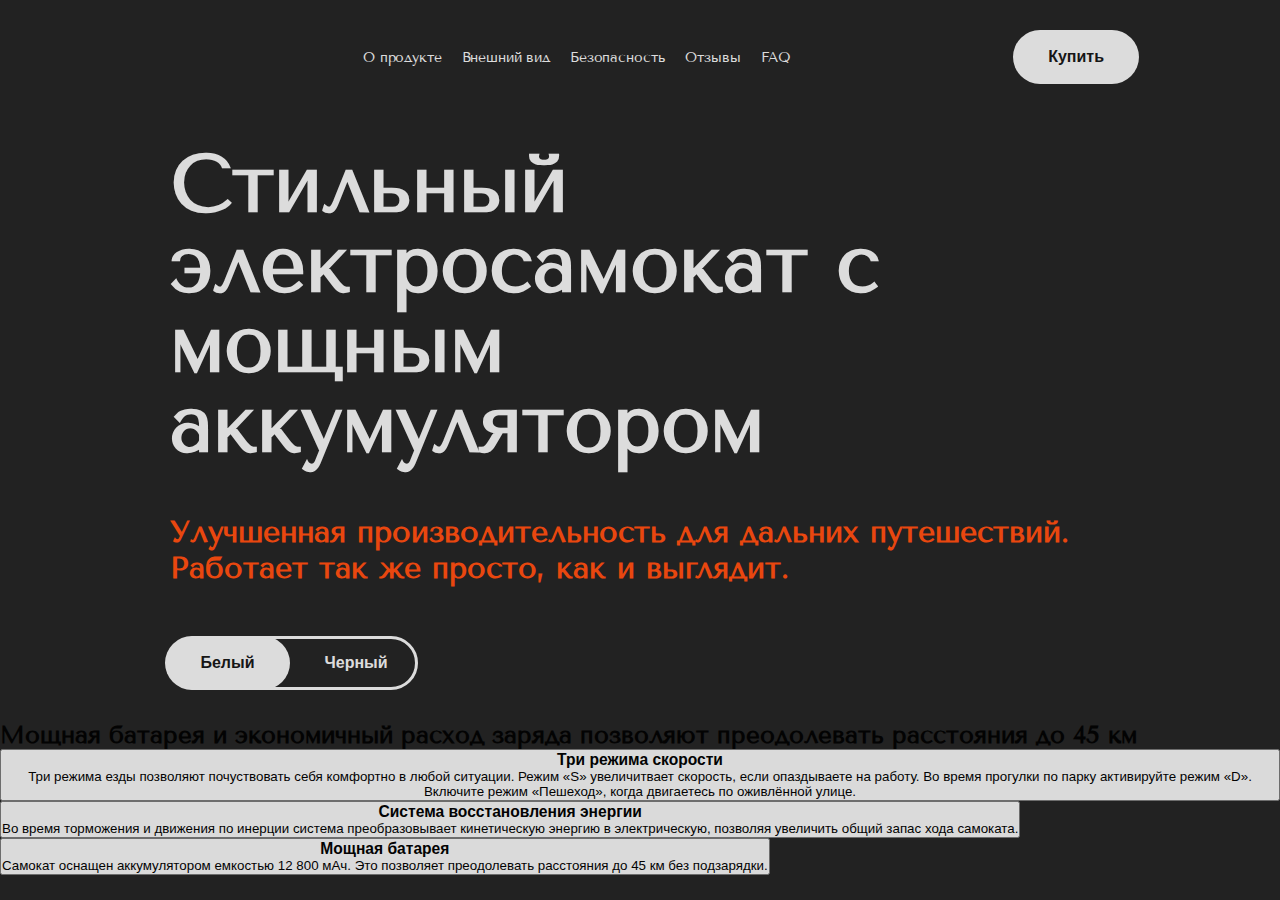
==== index.html @ 276c0b03 "Update index.html" ====
<!DOCTYPE html>
<html lang="en">
<head>
    <meta charset="UTF-8">
    <meta name="viewport" content="width=device-width, initial-scale=1.0">
    <link rel="shortcut icon" href="index-img/42558kickscooter_99005.ico" type="image/x-icon">
    <link rel="preconnect" href="https://fonts.googleapis.com">
<link rel="preconnect" href="https://fonts.gstatic.com" crossorigin>
<link href="https://fonts.googleapis.com/css2?family=Roboto:ital,wght@0,300;0,400;1,700&family=Tenor+Sans&display=swap" rel="stylesheet">
<link rel="stylesheet" href="index.css">
    <title>Mi Electro</title>
</head>
<body>
    
        <header>
            <div class="header__block-flex">
                <img src="index-img/Group 13.svg" alt="" class="logo">
    
                <div class="header__menu">
                    <div class="header__menu-flex">
                        <a href="" class="header__menu-link">О продукте</a>
                        <a href="" class="header__menu-link">Внешний вид</a>
                        <a href="" class="header__menu-link">Безопасность</a>
                        <a href="" class="header__menu-link">Отзывы</a>
                        <a href="" class="header__menu-link">FAQ</a>
                    </div>
                </div>
    
                <button class="header__btn">Купить</button>
            </div>
            <div class="background-elips"></div>
            <div class="background-elips-two"></div>
        </header>

        <section class="welcome">
            <div class="welcome__text-flex">
                <h1 class="welcome__h">Стильный электросамокат с мощным аккумулятором</h1>
                <p class="welcome__p">Улучшенная производительность для дальних путешествий. Работает так же просто, как и выглядит.</p>
                <div class="welcome__butons">
                    <button class="welcome__btn active-btn">Белый</button>
                    <button class="welcome__btn">Черный</button>
                </div>
            </div>
        </section>

    <section class="photo">
            <h2 class="photo__h">Мощная батарея и экономичный расход заряда позволяют преодолевать расстояния до 45 км</h2>
        <div class="photo__flex-buttons">
            <button class="photo__text ">
                <h3 class="photo__text-h">Три режима скорости</h3>
                <span class="line "></span>
                <p class="photo__text-p">Три режима езды позволяют почуствовать себя комфортно в любой ситуации. Режим «S» увеличитвает скорость, если опаздываете на работу. Во время прогулки по парку активируйте режим «D». Включите режим «Пешеход», когда двигаетесь по оживлённой улице.</p>

            </button>
            <button class="photo__text">
                <h3 class="photo__text-h">Система восстановления энергии</h3>
                <span class="line"></span>
                <p class="photo__text-p">Во время торможения и движения по инерции система преобразовывает кинетическую энергию в электрическую, позволяя увеличить общий запас хода самоката.</p>
            </button>
            <button class="photo__text">
                <h3 class="photo__text-h">Мощная батарея</h3>
                <span class="line"></span>
                <p class="photo__text-p">Самокат оснащен аккумулятором емкостью 12 800 мАч. Это позволяет преодолевать расстояния до 45 км без подзарядки.</p>
            </button>
        </div>
        <div class="photo__block">
            <img src="index-img/Rectangle 23.png" alt="" class="photo__one">
            <img src="index-img/Rectangle 23 (1).png" alt="" class="photo__two">
            <img src="index-img/Rectangle 23 (2).png" alt="" class="photo__three">
        </div>
        </section>
    
    <script src="index.js"></script>
</body>
</html>
---- index.css ----
* {
  margin: 0;
  padding: 0;
  box-sizing: border-box;
}
body {
  font-family: "Roboto", sans-serif;
  font-family: "Tenor Sans", sans-serif;
  background-color: #222;
  opacity: 0.9;
}
::-webkit-scrollbar {
  background-color: #222;
}
::-webkit-scrollbar-thumb {
  background-color: #a13913;
}

/*header start*/
header {
  width: 100%;
}
.background-elips {
  z-index: -10;
  background-image: url(index-img/Ellipse\ 29.svg);
  right: 0;
  top: 0;
  position: absolute;
  width: 755.464px;
  height: 863.82px;
  background-repeat: no-repeat;
}
.background-elips-two {
  z-index: -10;
  right: 0;
  top: 0;
  position: absolute;
  width: 859.464px;
  height: 863.82px;
  background-repeat: no-repeat;
  background-image: url(index-img/Ellipse\ 31.svg);
}
.header__block-flex {
  padding: 30px;
  display: flex;
  flex-direction: row;
  align-items: center;
  justify-content: space-around;
}

.header__menu-flex {
  display: flex;
  flex-direction: row;
  align-items: center;
  gap: 20px;
}
.header__menu-link {
  color: #f1f1f1;
  font-size: 14px;
  font-weight: 400;
  line-height: 150%;
  letter-spacing: -0.14px;
  text-decoration: none;
}
.header__menu-link:hover {
  color: #ff4c0d;
}
.header__btn {
  cursor: pointer;
  padding: 15px 35px;
  border-radius: 65px;
  background-color: #f1f1f1;
  border: none;
  display: flex;
  align-items: center;
  justify-content: center;
  color: #151515;
  font-size: 16px;
  font-weight: 700;
  line-height: 150%;
}
.header__btn:active {
  color: #c9c9c9;
}
/*header end*/

/*welcome start*/
.welcome {
  padding: 30px 170px;
  width: 100%;
}

.welcome__text-flex {
  display: flex;
  flex-direction: column;
  justify-content: center;
  gap: 50px;
}
.welcome__h {
  color: #f1f1f1;
  font-size: 80px;
  font-weight: 600;
  line-height: 100%;
}
.welcome__p {
  color: #ff4c0d;
  font-size: 30px;
  font-weight: 600;
  line-height: 120%;
}
.welcome__butons {
  width: 248px;
  height: 54px;
  border-radius: 108px;
  border: 3px solid var(--f-1-f-1-f-1, #f1f1f1);
  display: flex;
  flex-direction: row;
  align-items: center;
  justify-content: center;
}
.welcome__btn {
  cursor: pointer;
  display: flex;
  padding: 15px 35px;
  background-color: transparent;
  border: none;
  color: var(--f-1-f-1-f-1, #f1f1f1);
  font-size: 16px;
  font-weight: 700;
  line-height: 150%;
}
.active-btn {
  display: flex;
  padding: 15px 35px;
  border-radius: 65px;
  background: var(--f-1-f-1-f-1, #f1f1f1);
  color: var(--151515, #151515);
  font-size: 16px;
  font-weight: 700;
  line-height: 150%;
  border: none;
}
/*welcome end*/
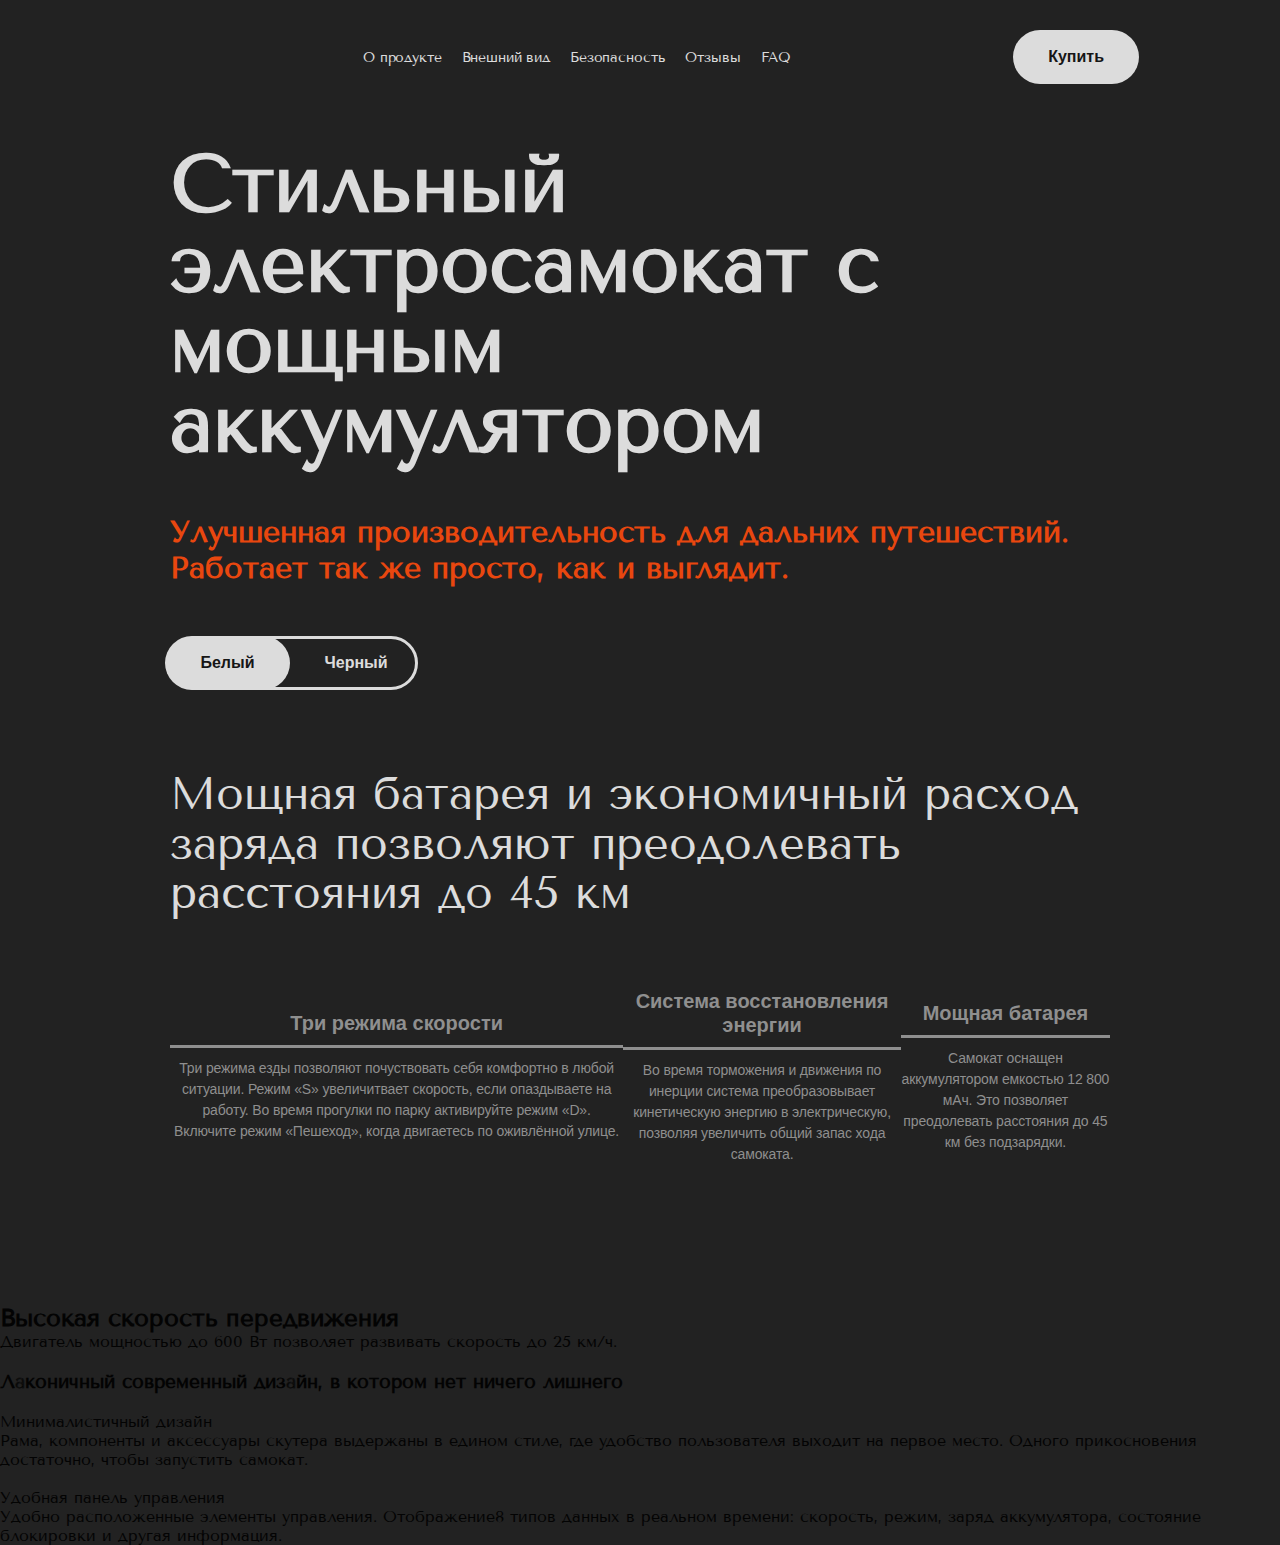
==== commit 0cb11a93: "Update index.html" ====
--- a/index.html
+++ b/index.html
@@ -69,6 +69,45 @@
             <img src="index-img/Rectangle 23 (2).png" alt="" class="photo__three">
         </div>
         </section>
+
+    <section class="background">
+            
+            <img src="index-img/Path.svg" alt="" class="path">
+            <div class="background__text">
+                <img src="index-img/Group 13.svg" alt="" class="logo">
+
+                <h2 class="background__h">Высокая скорость передвижения</h2>
+                <p class="background__p">Двигатель мощностью до 600 Вт позволяет развивать скорость до 25 км/ч.
+                </p>
+            </div>
+        </section>
+
+        <section class="design">
+            <img src="index-img/Ellipse 32.svg" alt="" class="elips-three">
+
+            <h3 class="design__h">Лаконичный современный дизайн, в котором нет ничего лишнего</h3>
+
+            <div class="design__block-flex">
+                <div class="design__block">
+                    <img src="index-img/Rectangle 89.png" alt="" class="design__img-block">
+                    <div class="design__text">
+                        <p class="design__par">Минималистичный дизайн</p>
+                        <p class="disign__p">Рама, компоненты и аксессуары скутера выдержаны в едином стиле, где удобство пользователя выходит на первое место.  Одного прикосновения достаточно, чтобы запустить самокат.
+                        </p>
+                    </div>
+                    
+                </div>
+                
+                <div class="design__block">
+                    <img src="index-img/image 198.png" alt="" class="design__img-block">
+                    <div class="design__text">
+                        <p class="design__par">Удобная панель управления</p>
+                        <p class="disign__p">Удобно расположенные элементы управления. Отображение8 типов данных в реальном времени: скорость, режим, заряд аккумулятора, состояние блокировки и другая информация.
+                        </p>
+                    </div>
+                </div>
+            </div>
+        </section>
     
     <script src="index.js"></script>
 </body>
--- a/index.css
+++ b/index.css
@@ -141,3 +141,77 @@
   border: none;
 }
 /*welcome end*/
+
+/*photo start*/
+.photo {
+  margin-top: 20px;
+  padding: 30px 170px;
+  display: flex;
+  flex-direction: column;
+  align-items: center;
+  gap: 40px;
+}
+.photo__h {
+  color: var(--f-1-f-1-f-1, #F1F1F1);
+font-size: 45px;
+font-weight: 500;
+line-height: 110%;
+
+}
+.photo__flex-buttons {
+  margin-top: 30px;
+  display: flex;
+  flex-direction: row;
+  align-items: center;
+  margin-bottom: 30px;
+}
+.photo__text {
+  cursor: pointer;
+display: flex;
+flex-direction: column;
+align-items: center;
+justify-content: center;
+gap: 10px;
+  background-color: transparent;
+border: none;
+}
+.photo__text-h {
+  color: var(--f-1-f-1-f-1, #9b9b9b);
+font-size: 20px;
+font-weight: 600;
+line-height: 120%;
+}
+.photo__text-active-h {
+  color: var(--f-1-f-1-f-1, #F1F1F1);
+
+}
+.line {
+  width: 100%;
+  background: var(--f-1-f-1-f-1, #9b9b9b);
+  height: 3px;
+align-self: stretch;
+}
+.photo__text-active-line {
+  background: var(--ff-4-c-0-d, #FF4C0D);
+}
+.photo__text-p {
+  color: var(--f-1-f-1-f-1, #9b9b9b);
+font-size: 14px;
+font-weight: 400;
+line-height: 150%;
+letter-spacing: -0.14px;
+}
+.photo__text-active-p {
+  color: var(--f-1-f-1-f-1, #F1F1F1);
+}
+.photo__block {
+  margin:  0px 20px;
+  display: flex;
+  align-items: center;
+  justify-content: center;
+}
+.photo__two, .photo__three {
+  display: none;
+}
+
+/*photo end*/
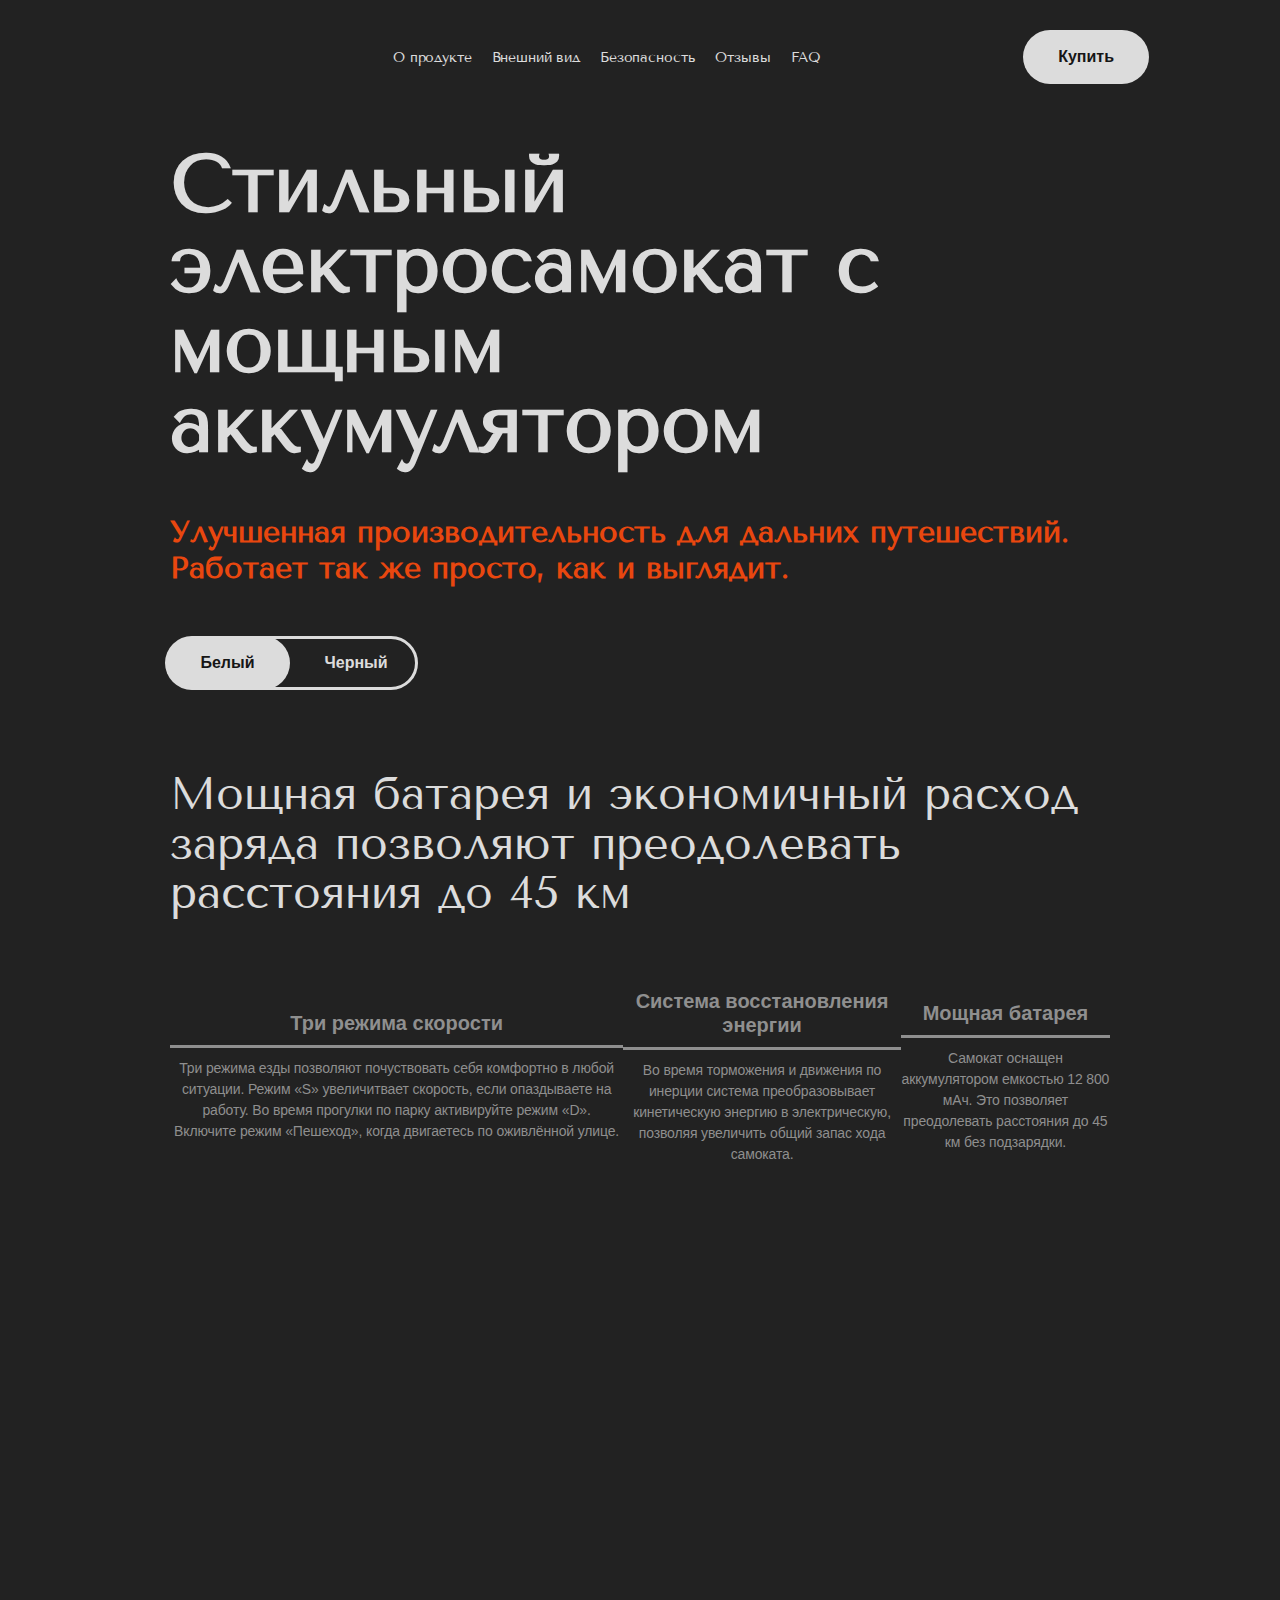
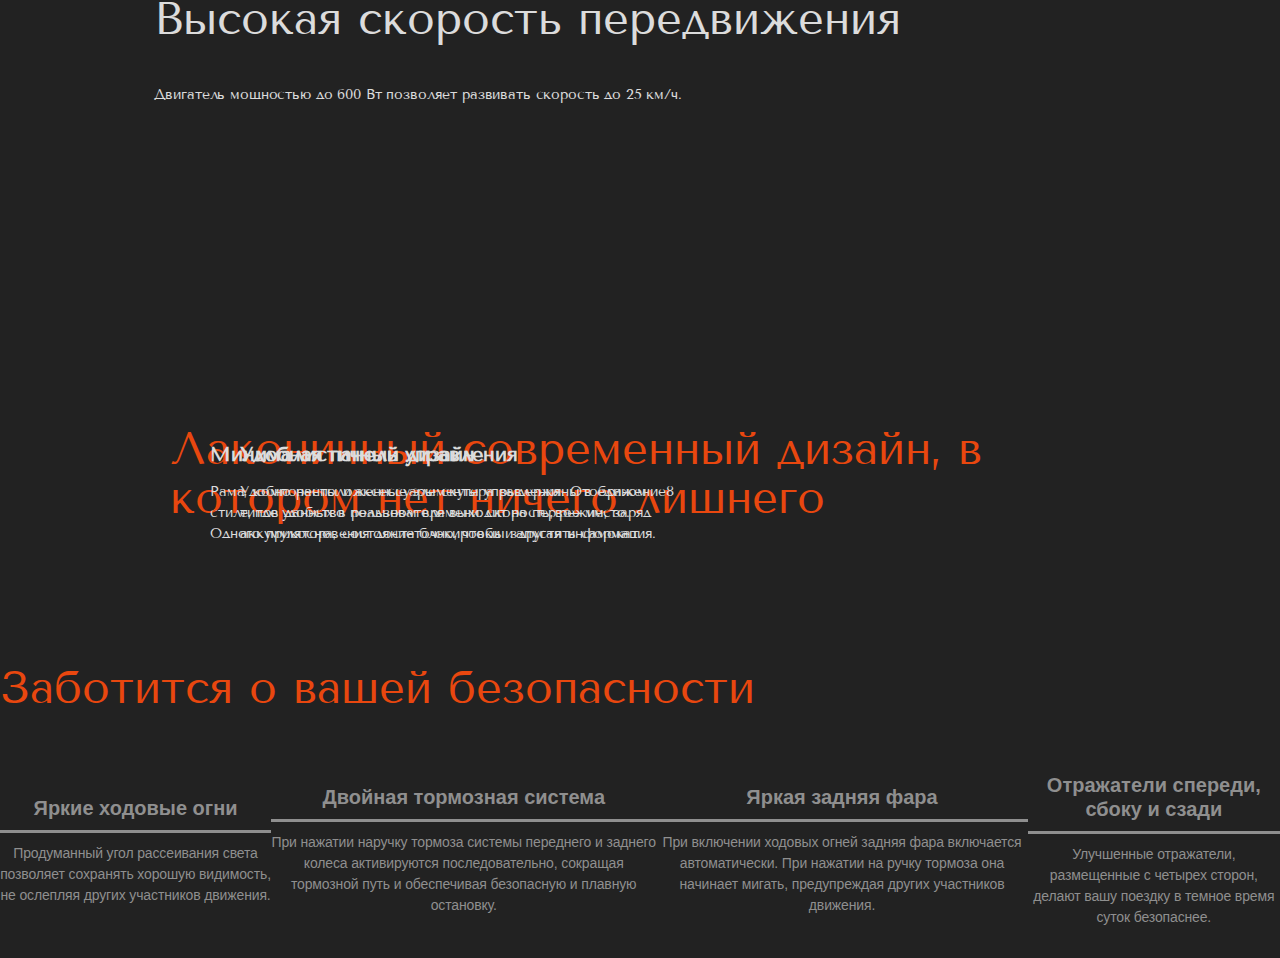
==== commit fae260cf: "Update index.html" ====
--- a/index.html
+++ b/index.html
@@ -108,6 +108,41 @@
                 </div>
             </div>
         </section>
+
+    <section class="safety">
+            <h3 class="design__h safety__h">Заботится о вашей безопасности</h3>
+
+            <div class="photo__flex-buttons">
+                <button class="photo__text ">
+                    <h3 class="photo__text-h">Яркие ходовые огни</h3>
+                    <span class="line "></span>
+                    <p class="photo__text-p">Продуманный угол рассеивания света позволяет сохранять хорошую видимость, не ослепляя других участников движения.</p>
+    
+                </button>
+                <button class="photo__text">
+                    <h3 class="photo__text-h">Двойная тормозная система</h3>
+                    <span class="line"></span>
+                    <p class="photo__text-p">При нажатии наручку тормоза системы переднего и заднего колеса активируются последовательно, сокращая тормозной путь и обеспечивая безопасную и плавную остановку.</p>
+                </button>
+                <button class="photo__text">
+                    <h3 class="photo__text-h">Яркая задняя фара</h3>
+                    <span class="line"></span>
+                    <p class="photo__text-p">При включении ходовых огней задняя фара включается автоматически. При нажатии на ручку тормоза она начинает мигать, предупреждая других участников движения.
+                    </p>
+                </button>
+                <button class="photo__text safety__text">
+                    <h3 class="photo__text-h">Отражатели спереди, сбоку и сзади</h3>
+                    <span class="line"></span>
+                    <p class="photo__text-p">Улучшенные отражатели, размещенные с четырех сторон, делают вашу поездку в темное время суток безопаснее.</p>
+                </button>
+            </div>
+            <div class="photo__block">
+                <img src="index-img/Rectangle 24.png" alt="" class="photo__one" style="display: none;">
+                <img src="index-img/Rectangle 24 (1).png" alt="" class="photo__two">
+                <img src="index-img/Rectangle 24 (2).png" alt="" class="photo__three">
+                <img src="index-img/Rectangle 24 (3).png" alt="" class="photo__four" style="display: none;">
+            </div>
+        </section>
     
     <script src="index.js"></script>
 </body>
--- a/index.css
+++ b/index.css
@@ -215,3 +215,110 @@
 }
 
 /*photo end*/
+
+
+/*background start*/
+.path {
+  right: 0;
+  margin-top: -341px;
+  z-index: -10;
+  position: absolute;
+}
+
+.background {
+  position: relative;
+  margin: 80px 0px;
+  width: 100%;
+  height: 600px;
+  background-size: cover;
+  background-image: url("/index-img/image\ 205.png");
+}
+.background__text {
+  top: 30%;
+  left: 12%;
+  position: absolute;
+  display: flex;
+  gap: 40px;
+  flex-direction: column;
+  align-items: flex-start;
+  justify-content: center;
+}
+.logo {
+  width: 60px;
+}
+.background__h {
+  margin-top: 30px;
+  color: var(--f-1-f-1-f-1, #f1f1f1);
+  font-size: 45px;
+  font-weight: 500;
+  line-height: 110%;
+}
+.background__p {
+  color: var(--f-1-f-1-f-1, #f1f1f1);
+  font-size: 14px;
+  font-weight: 400;
+  line-height: 150%;
+  letter-spacing: -0.14px;
+}
+/*background end*/
+
+/*design start*/
+.design {
+  margin: 80px 0px;
+  padding: 0px 170px;
+}
+.elips-three {
+  position: absolute;
+  margin-top: -80px;
+  right: 0;
+}
+.design__h {
+  color: var(--ff-4-c-0-d, #ff4c0d);
+  font-size: 45px;
+  font-weight: 500;
+  line-height: 110%;
+  margin-bottom: 60px;
+}
+.design__block-flex {
+  display: flex;
+  flex-direction: row;
+  gap: 30px;
+}
+.design__block {
+  position: relative;
+  display: flex;
+  justify-content: space-between;
+}
+.design__img-block {
+  position: relative;
+  border-radius: 15px;
+}
+.design__img-block-shadow {
+  position: absolute;
+  border-radius: 15px;
+  margin-bottom: -300px;
+}
+.design__text {
+  position: absolute;
+  left: 40px;
+  bottom: 40px;
+  display: flex;
+  width: 440px;
+  flex-direction: column;
+  align-items: flex-start;
+  gap: 15px;
+}
+.design__par {
+  color: var(--f-1-f-1-f-1, #f1f1f1);
+  font-size: 20px;
+  font-weight: 600;
+  line-height: 120%;
+}
+.disign__p {
+  color: var(--f-1-f-1-f-1, #f1f1f1);
+  font-size: 14px;
+  font-weight: 400;
+  line-height: 150%;
+  letter-spacing: -0.14px;
+}
+/*design end*/
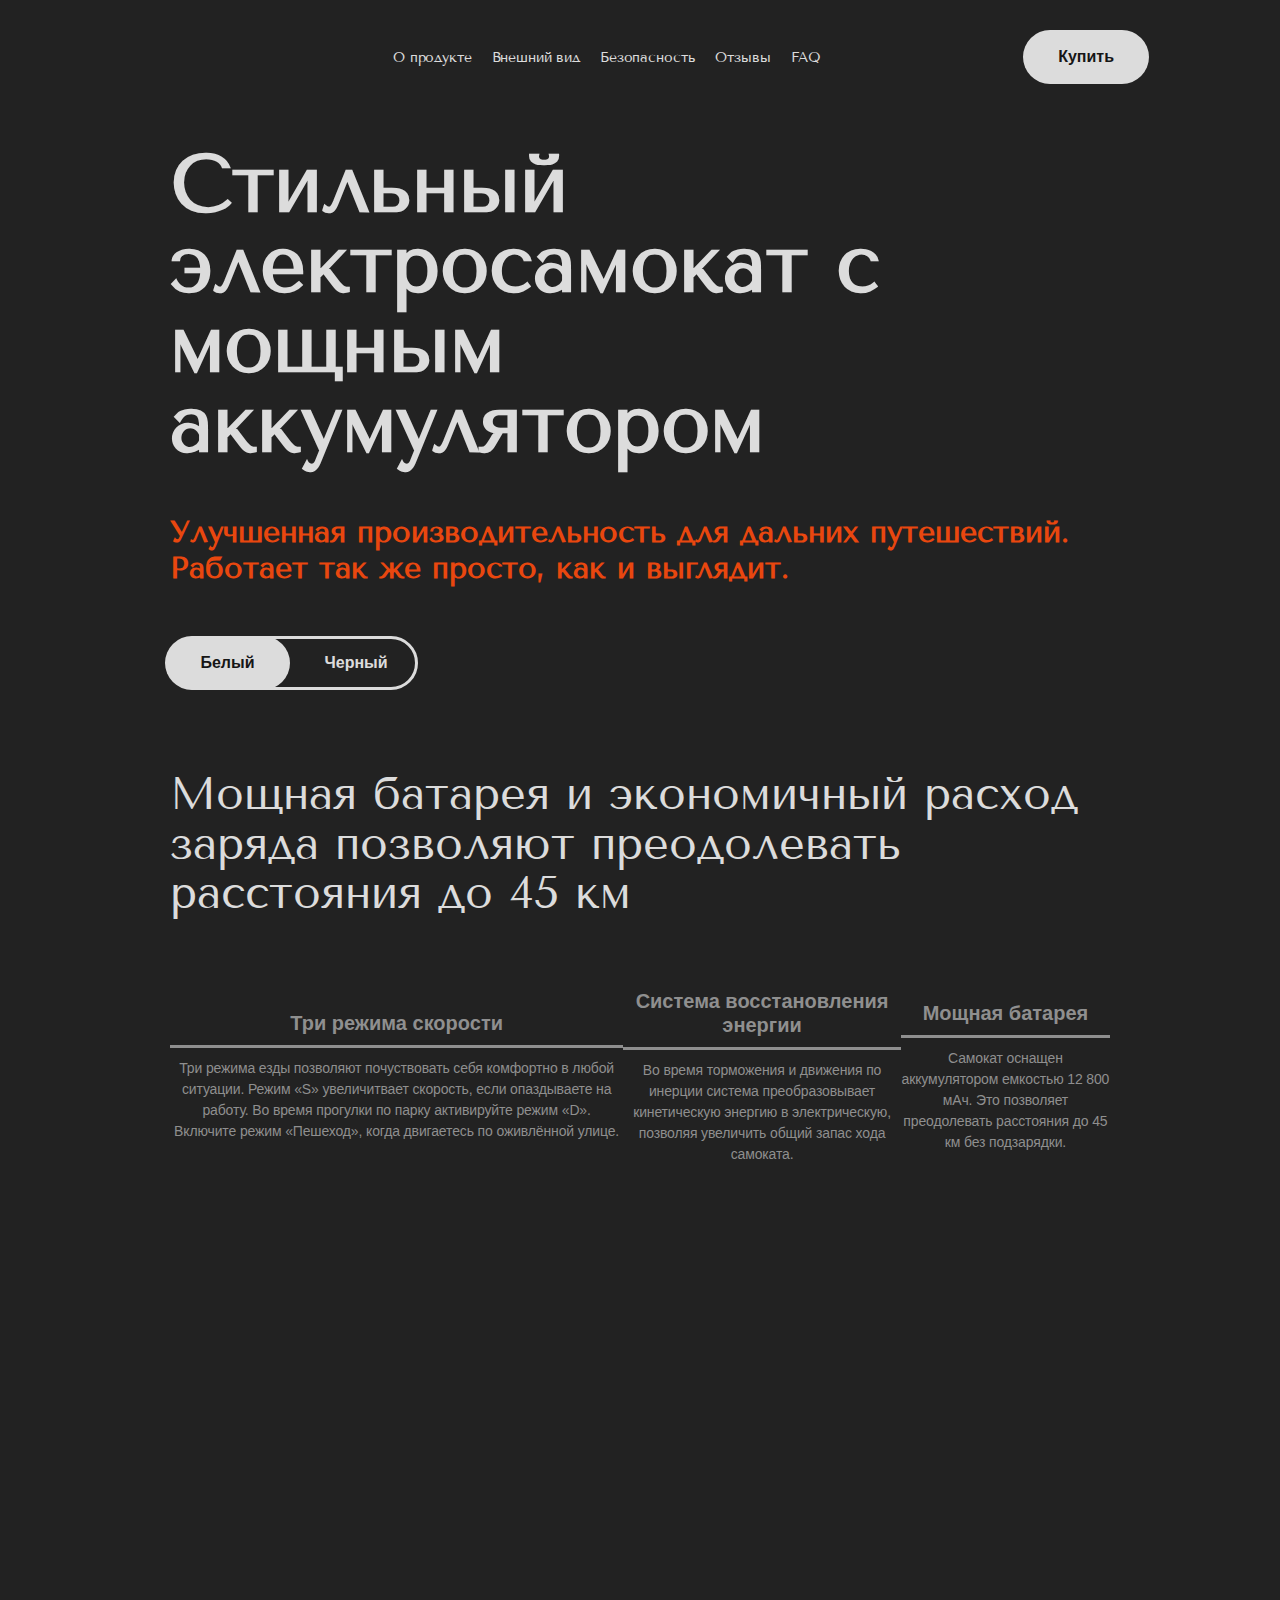
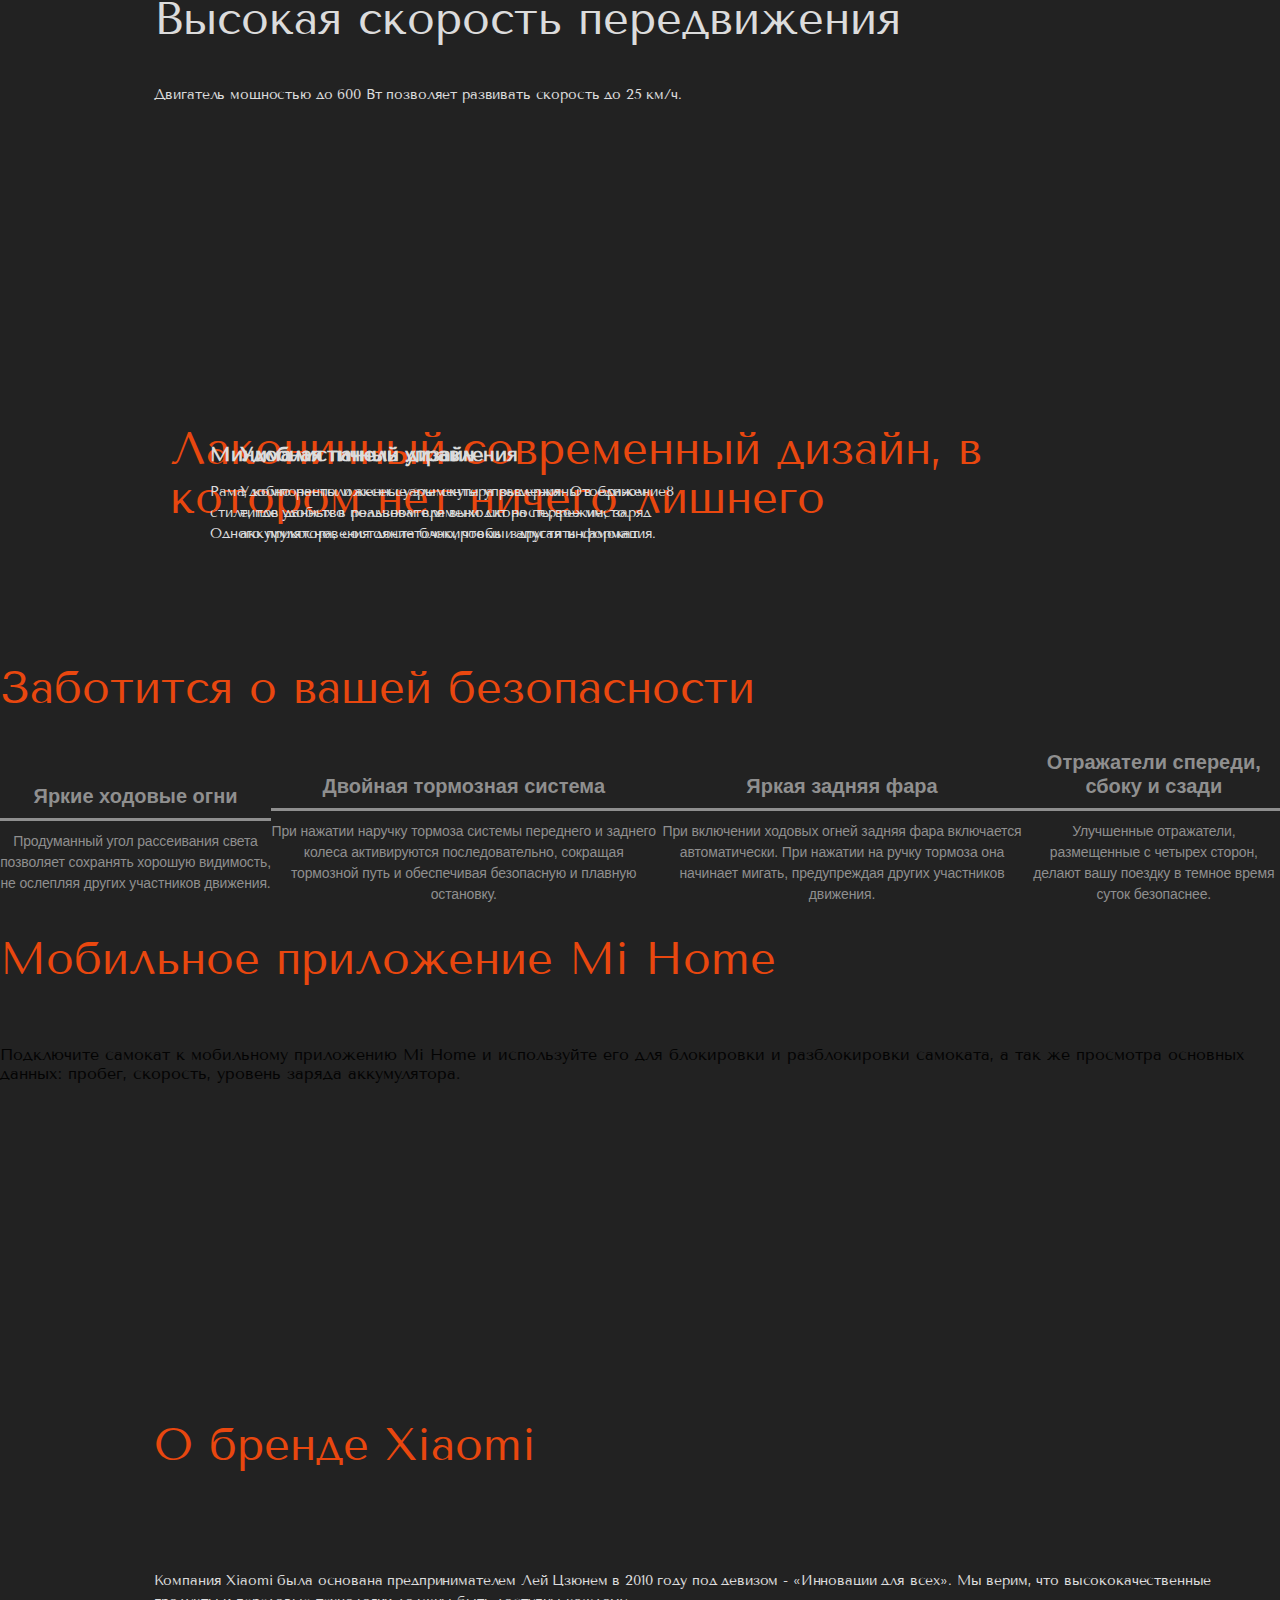
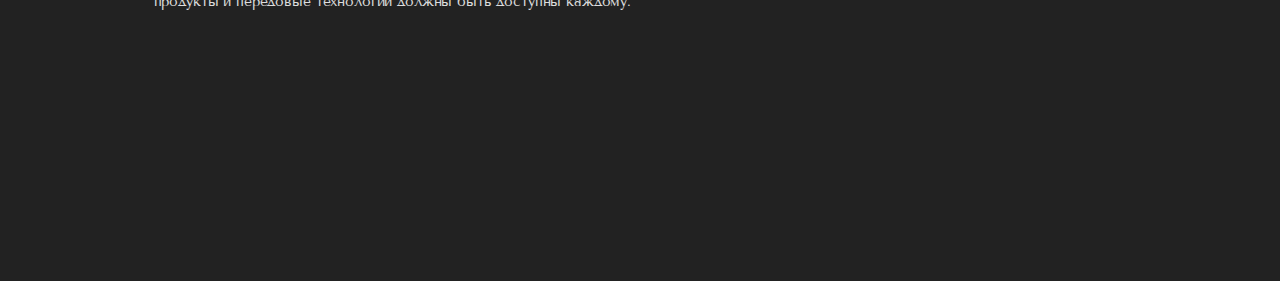
==== commit be6495cc: "Update index.html" ====
--- a/index.html
+++ b/index.html
@@ -143,6 +143,34 @@
                 <img src="index-img/Rectangle 24 (3).png" alt="" class="photo__four" style="display: none;">
             </div>
         </section>
+
+    <div class="element-safety__block">
+                <div class="element-block__text">
+                    <h3 class="design__h">Мобильное приложение Mi Home</h3>
+                    <p class="element-block__p">Подключите самокат к мобильному приложению Mi Home и используйте его для блокировки и разблокировки самоката, а так же просмотра основных данных: пробег, скорость, уровень заряда аккумулятора.</p>
+
+                    <div class="text__flex-block">
+                        <img src="index-img/Group.svg" alt="" class="logo-flex">
+                        <img src="index-img/Store Name=Google Play, Badge Color Type=Black, Language=EN.svg" alt="" class="logo-flex">
+                    </div>
+                </div>
+
+                <img src="index-img/7 копия 1.png" alt="" class="phone">
+            </div>
+        </section>
+
+        <section class="background background-brand">
+            
+            <div class="background__text">
+                <img src="index-img/Group22.svg" alt="" class="logo">
+
+                <h3 class="design__h">О бренде Xiaomi</h3>
+                <p class="background__p">Компания Xiaomi была основана предпринимателем Лей Цзюнем в 2010 году под девизом - «Инновации для всех».
+                    Мы верим, что высококачественные продукты и передовые технологии должны быть доступны каждому.
+                    
+                </p>
+            </div>
+        </section>
     
     <script src="index.js"></script>
 </body>
--- a/index.css
+++ b/index.css
@@ -322,3 +322,10 @@
   letter-spacing: -0.14px;
 }
 /*design end*/
+/*safety start*/
+
+.safety__text {
+  margin-top: -23px;
+}
+
+/*safety end*/
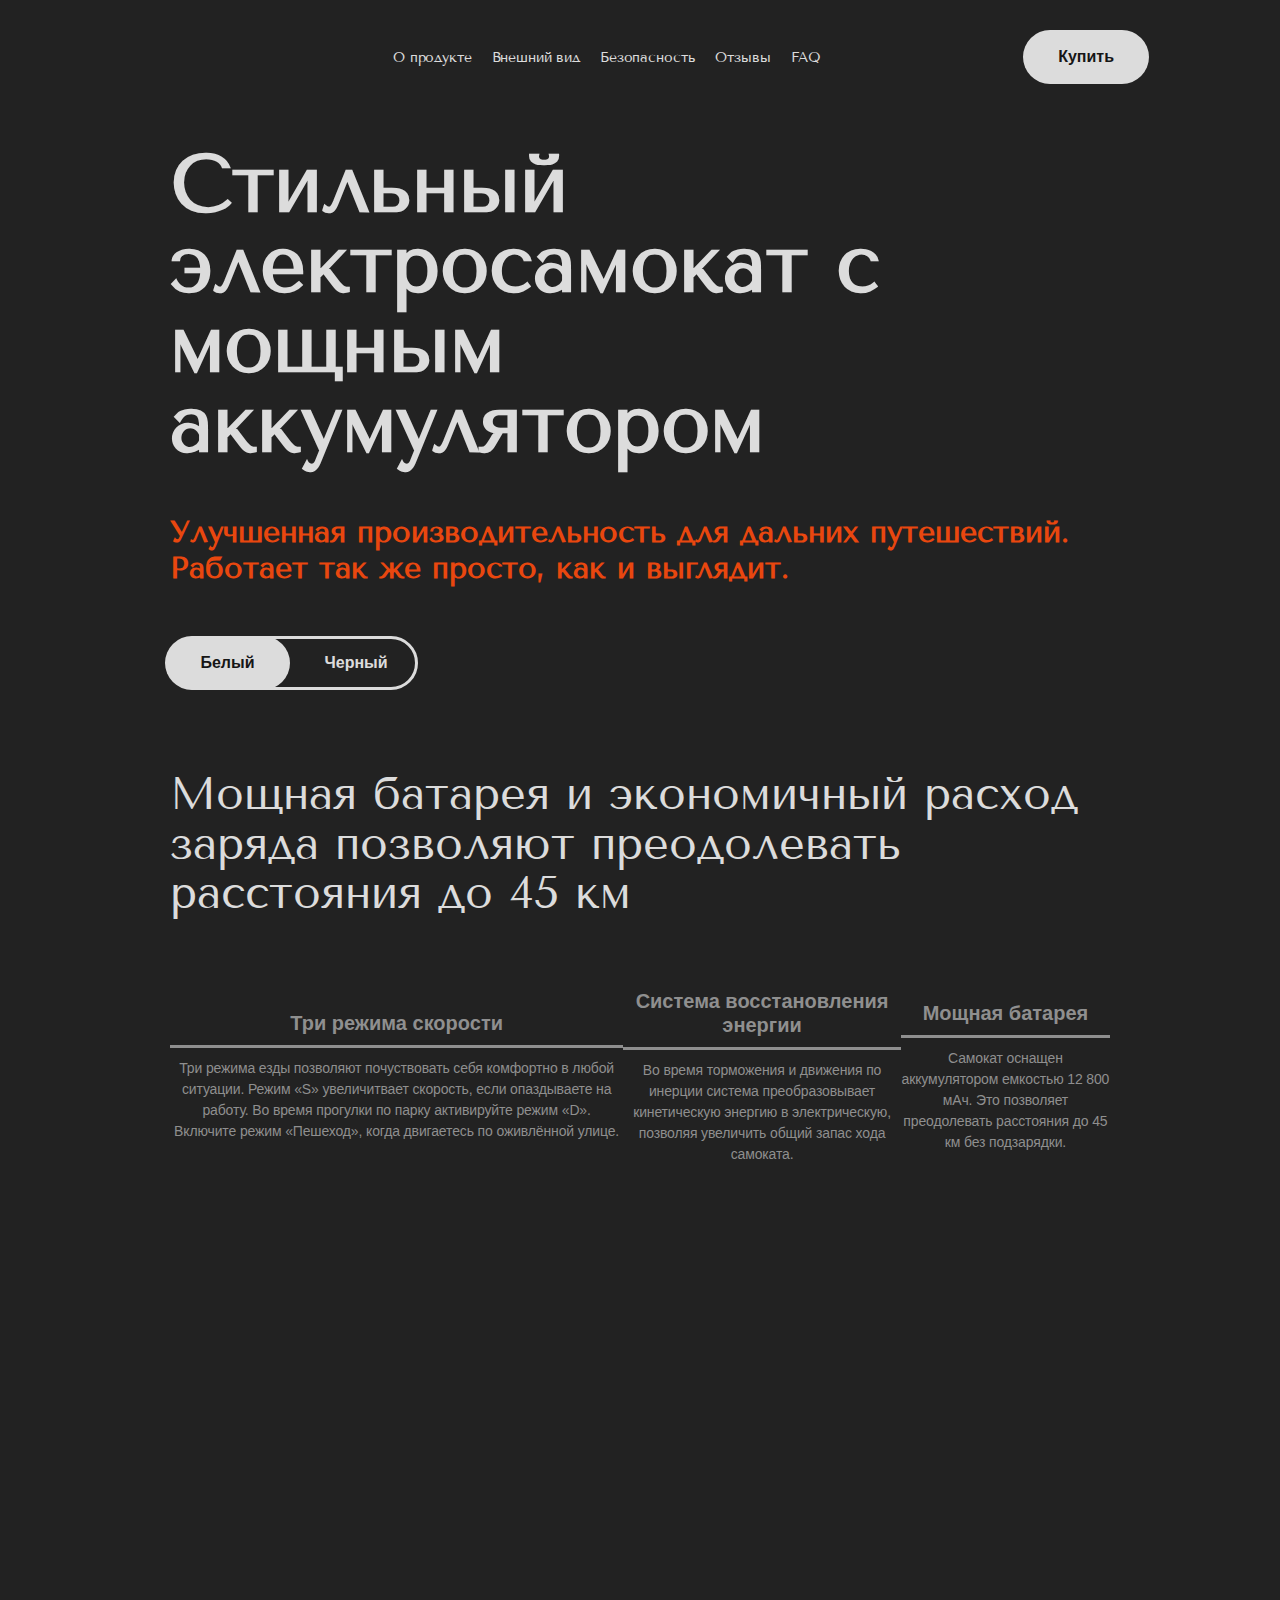
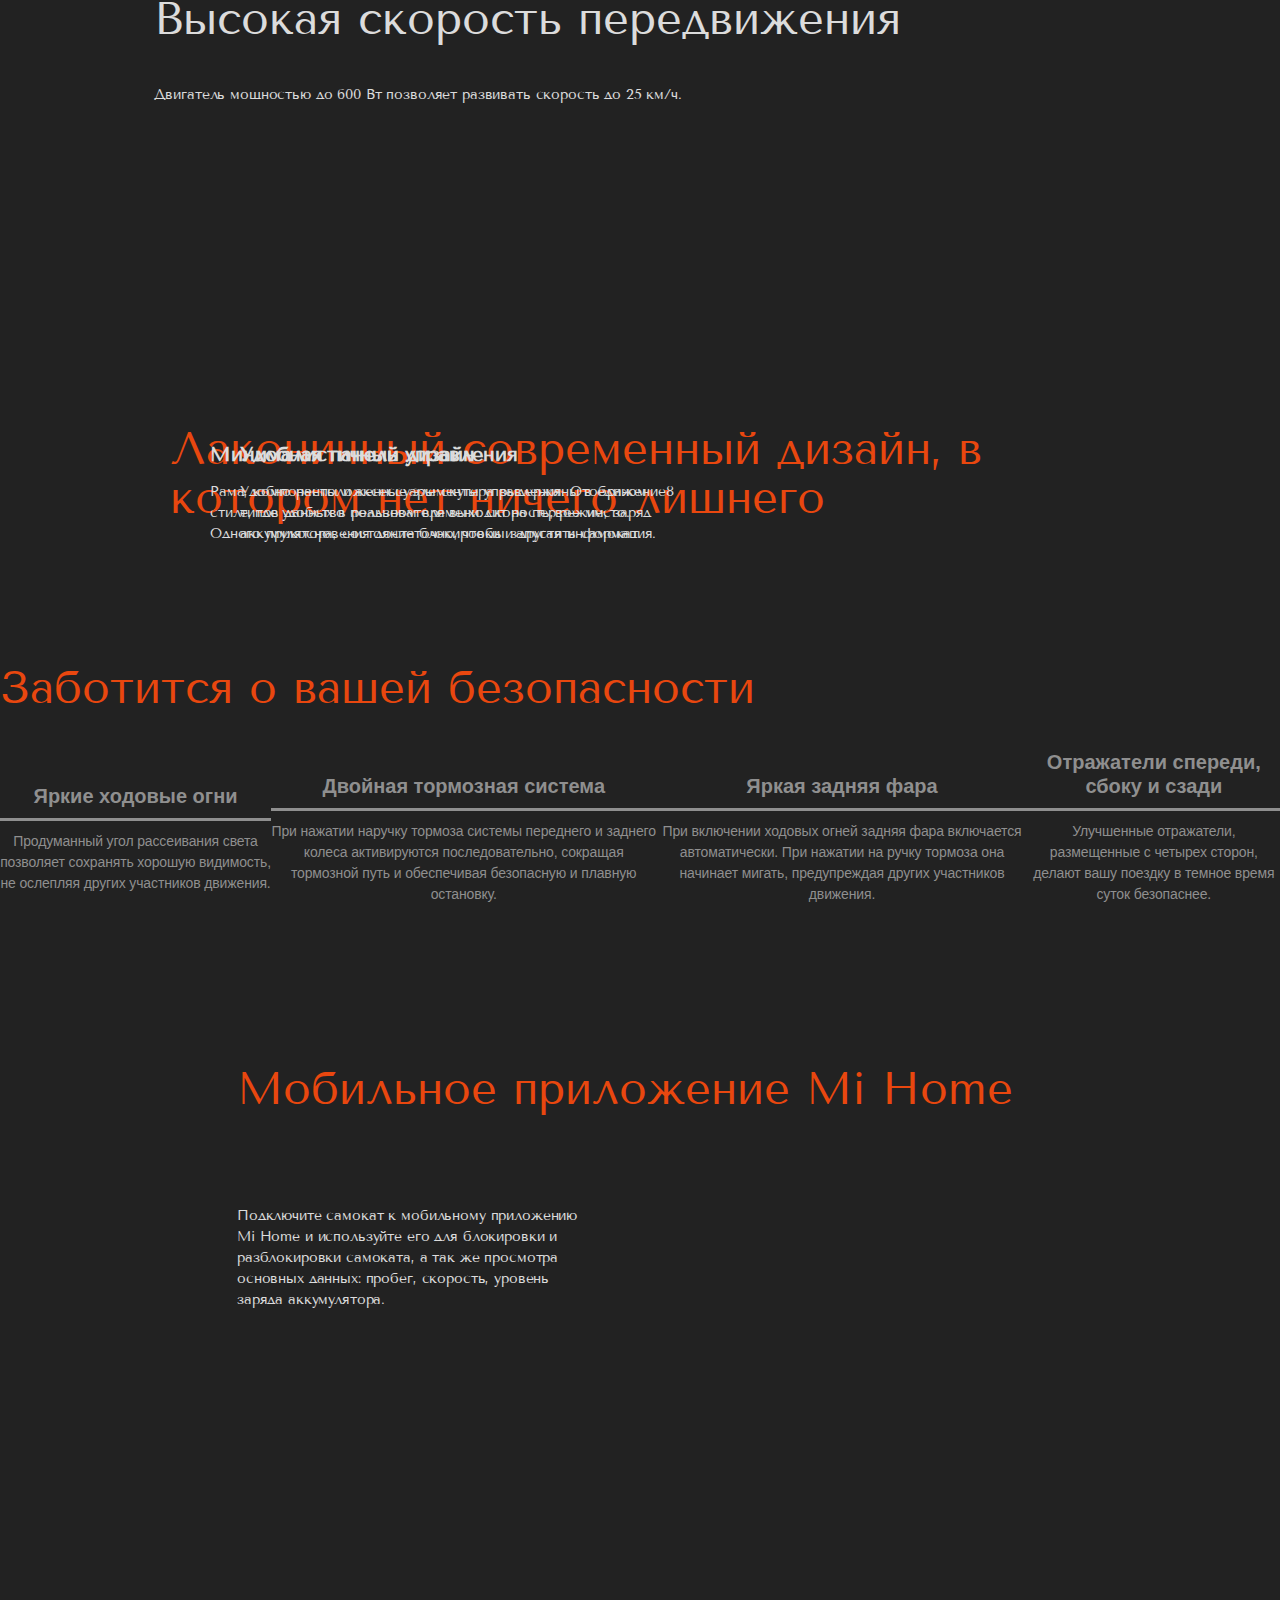
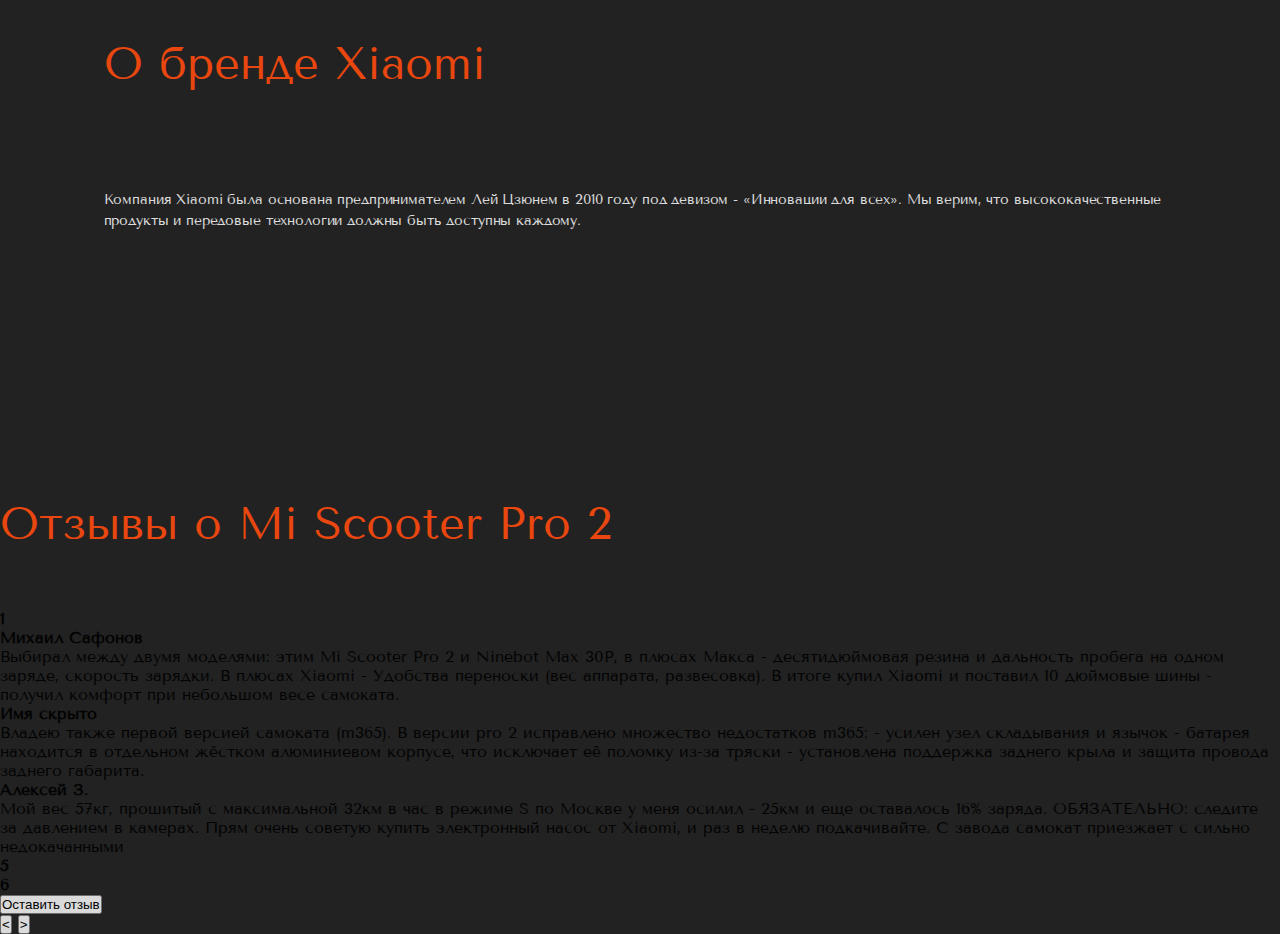
==== commit cea0d1d9: "Update index.html" ====
--- a/index.html
+++ b/index.html
@@ -171,6 +171,70 @@
                 </p>
             </div>
         </section>
+
+    <section class="reviews">
+            <h3 class="design__h reviews__h">Отзывы о Mi Scooter Pro 2</h3>
+
+            <div class="reviews__block-flex">
+                <div class="block__review">
+                    <h4 class="review__h">1</h4>
+                </div>
+
+                <div class="block__review">
+                    <h4 class="review__h">Михаил Сафонов</h4>
+                    <span class="line-small"></span>
+                    <p class="review__p">Выбирал между двумя моделями: этим Mi Scooter Pro 2 и Ninebot Max 30P, в плюсах Макса - десятидюймовая резина и дальность пробега на одном заряде, скорость зарядки. В плюсах Xiaomi - Удобства переноски (вес аппарата, развесовка).
+                        В итоге купил Xiaomi и поставил 10 дюймовые шины - получил комфорт при небольшом весе самоката.</p>
+                </div>
+
+                <div class="block__review">
+                    <h4 class="review__h">Имя скрыто</h4>
+                    <span class="line-small"></span>
+                    <p class="review__p">Владею также первой версией самоката (m365). В версии pro 2 исправлено множество недостатков m365:
+                        - усилен узел складывания и язычок
+                        - батарея находится в отдельном жёстком алюминиевом корпусе, что исключает её поломку из-за тряски
+                        - установлена поддержка заднего крыла и защита провода заднего габарита.</p>
+                </div>
+
+                <div class="block__review">
+                    <h4 class="review__h">Алексей З.</h4>
+                    <span class="line-small"></span>
+                    <p class="review__p">Мой вес 57кг, прошитый с максимальной 32км в час в режиме S по Москве у меня осилил - 25км и еще оставалось 16% заряда.
+                        ОБЯЗАТЕЛЬНО: следите за давлением в камерах. Прям очень советую купить электронный насос от Xiaomi, и раз в неделю подкачивайте. С завода самокат приезжает с сильно недокачанными</p>
+                </div>
+
+               <div class="block__review">
+                <h4 class="review__h">5</h4>
+                </div>
+
+                <div class="block__review">
+                    <h4 class="review__h">6</h4>
+                </div>
+            </div>
+
+            <div class="button-block-flex">
+                <button class="review__btn">Оставить отзыв</button>
+
+                <div class="element-modal-window" style="display: none;">
+                    <div class="block-modal-window">
+                        <div class="flex">
+                            <button class="klose">Закрыть</button>
+
+                            <h3 class="design__h">Оставте отзыв</h3>
+    
+                            <input class="input" type="text">
+    
+                            <button class="send">Отправить</button>
+                        </div>
+                    </div>
+                </div>
+
+                <div class="btn-block-flex">
+                    <button class="left"> < </button>
+                    <button class="right"> > </button>
+                </div>
+            </div>
+        </section>
     
     <script src="index.js"></script>
 </body>
--- a/index.css
+++ b/index.css
@@ -329,3 +329,42 @@
 }
 
 /*safety end*/
+.element-safety__block {
+  margin-top: 130px;
+  display: flex;
+  flex-direction: row;
+  align-items: center;
+  justify-content: center;
+  gap: 30px;
+}
+.element-block__text {
+  display: flex;
+  flex-direction: column;
+  align-items: start;
+  gap: 30px;
+}
+.design__h {
+  color: var(--ff-4-c-0-d, #ff4c0d);
+  font-size: 45px;
+  font-weight: 500;
+  line-height: 110%;
+}
+.element-block__p {
+  width: 358px;
+  color: var(--f-1-f-1-f-1, #f1f1f1);
+  font-size: 14px;
+  font-weight: 400;
+  line-height: 150%;
+  letter-spacing: -0.14px;
+}
+.text__flex-block {
+  display: flex;
+  flex-direction: row;
+  gap: 20px;
+}
+/*safety end*/
+
+.background-brand {
+  margin-left: -50px;
+  background-image: url("index-img/image\ 206.png");
+}
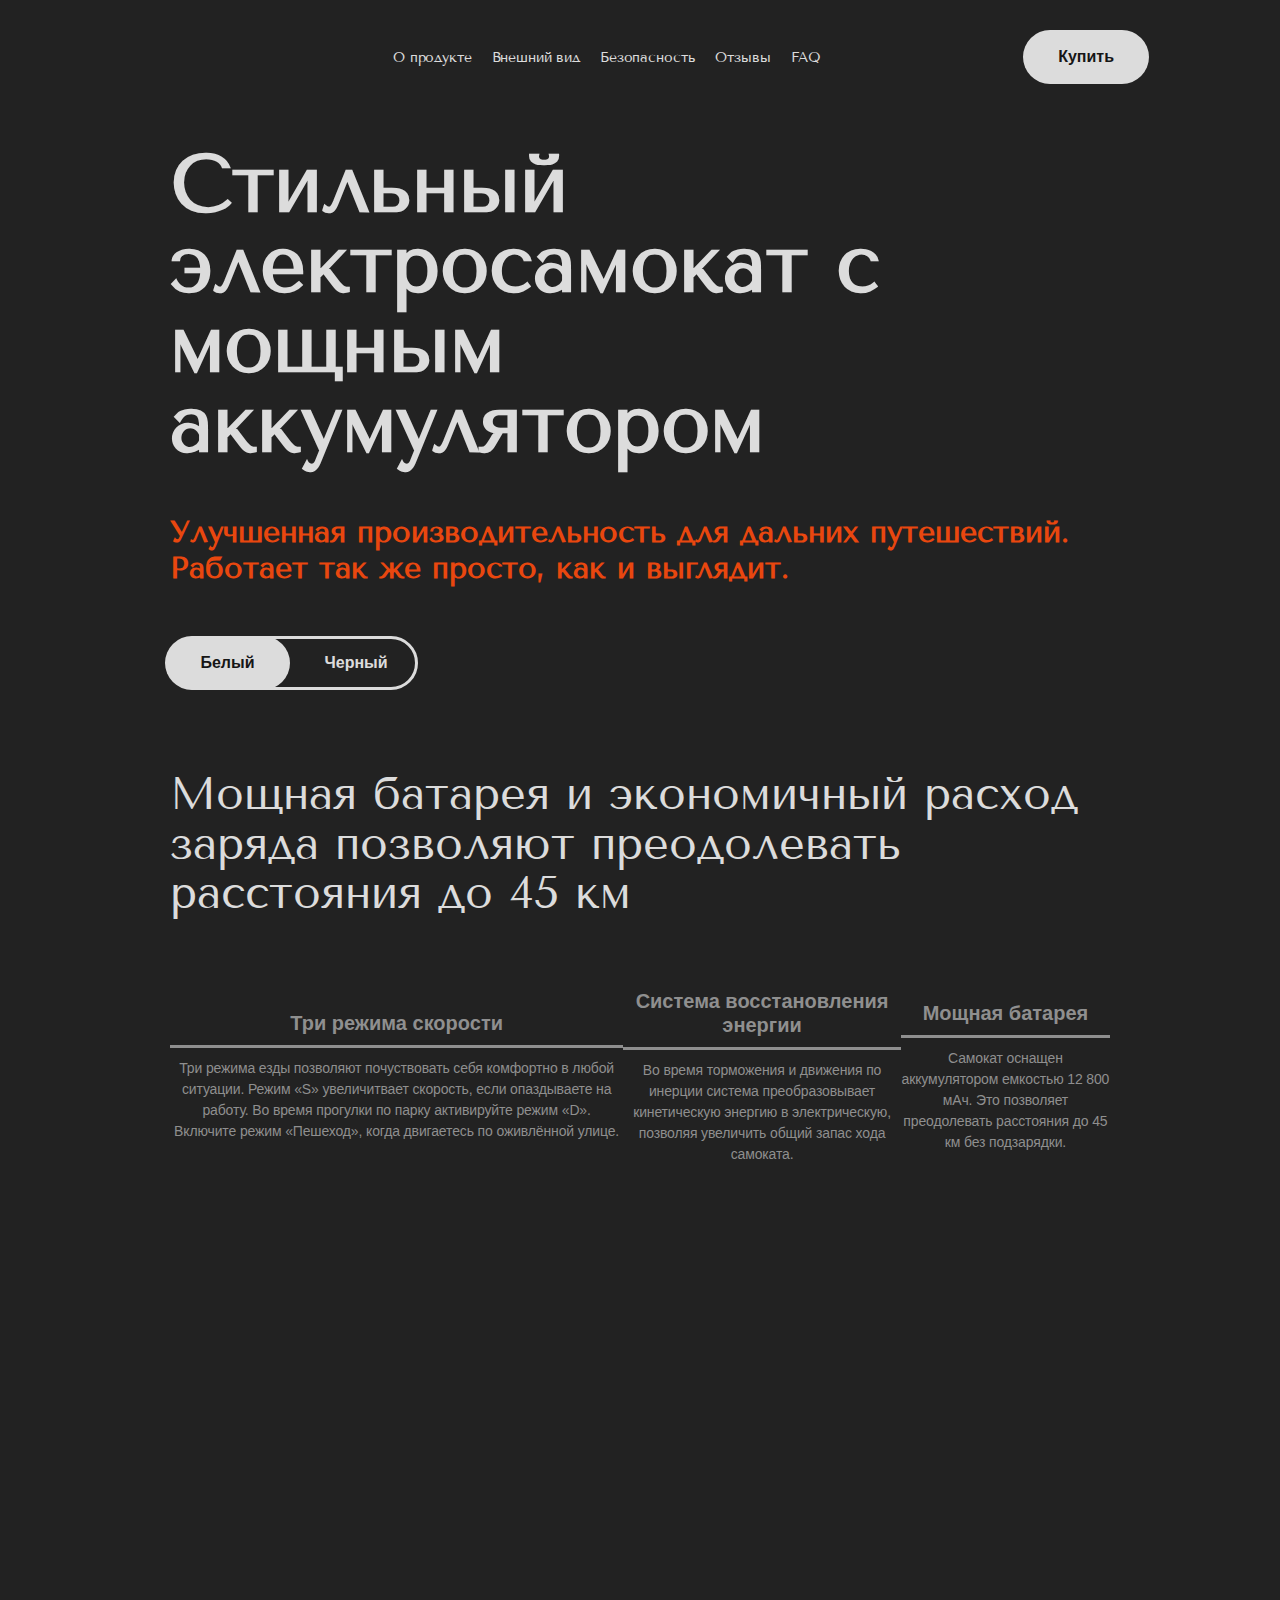
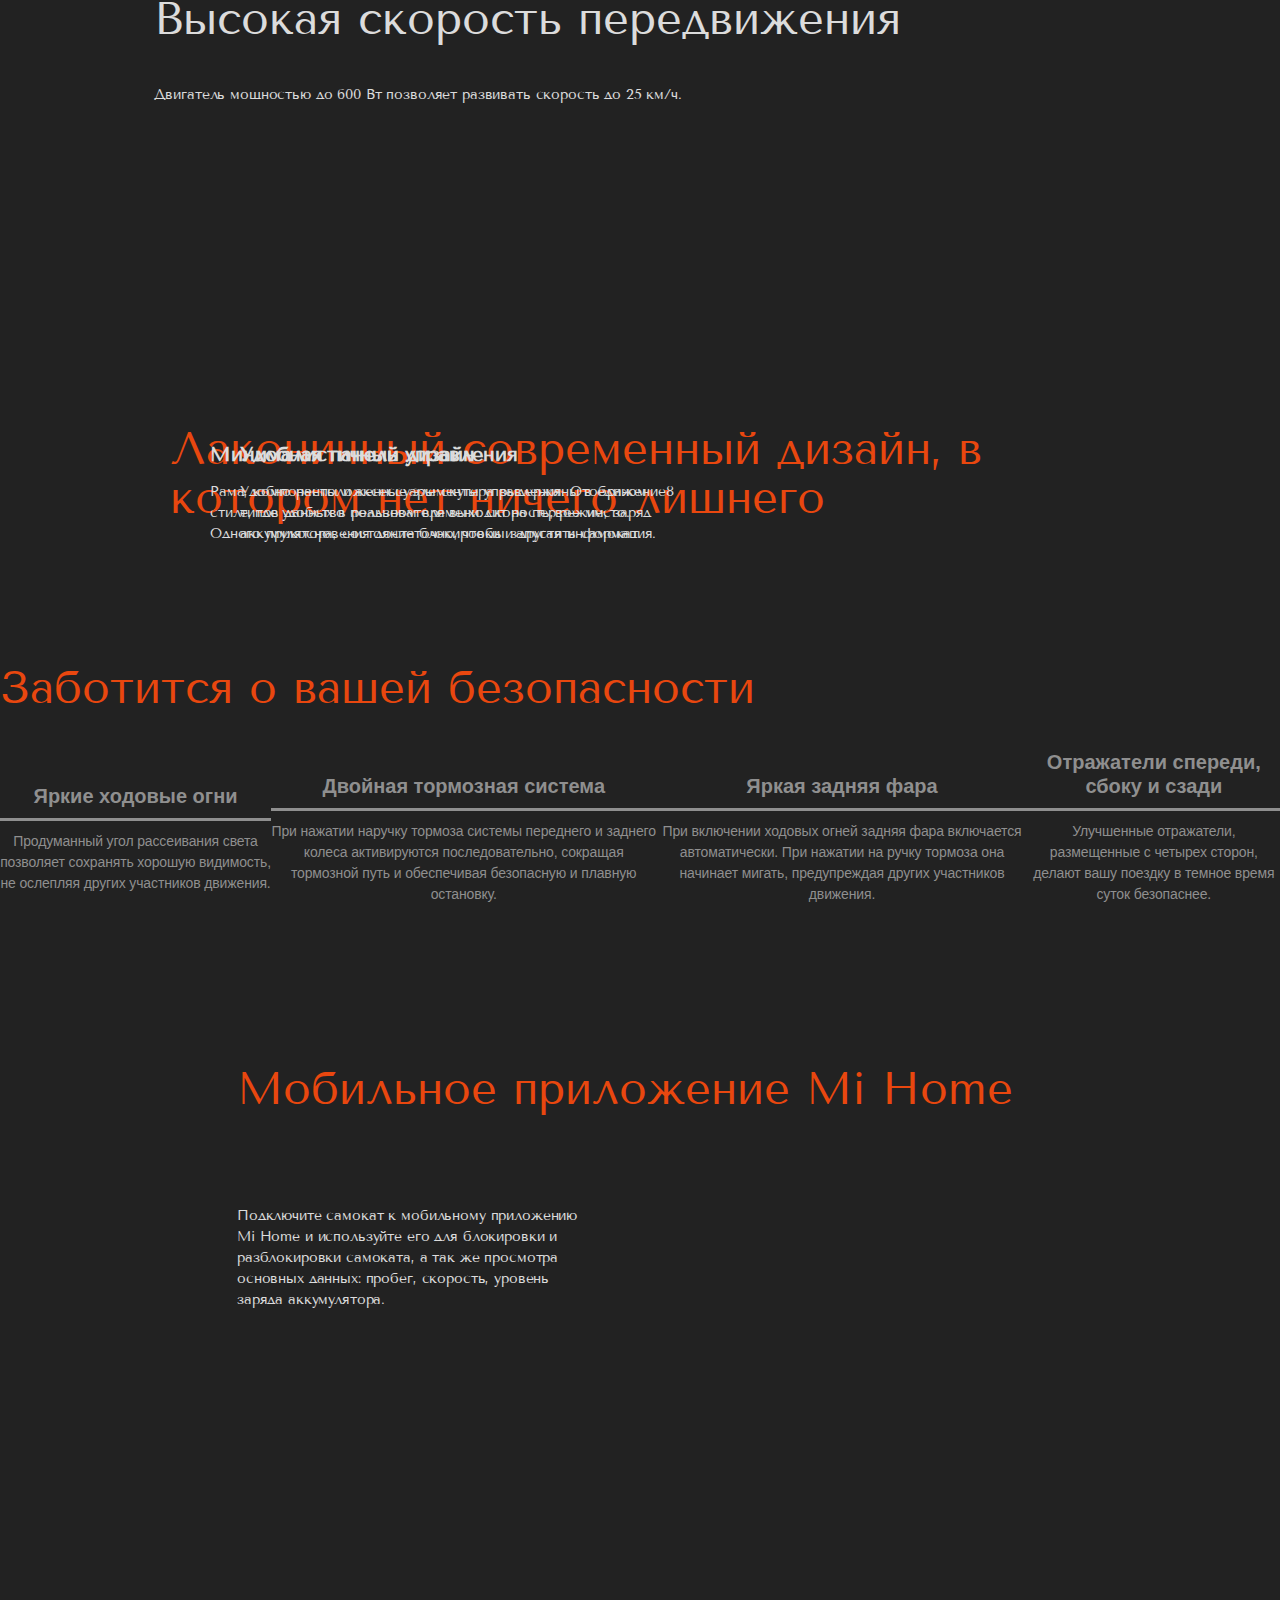
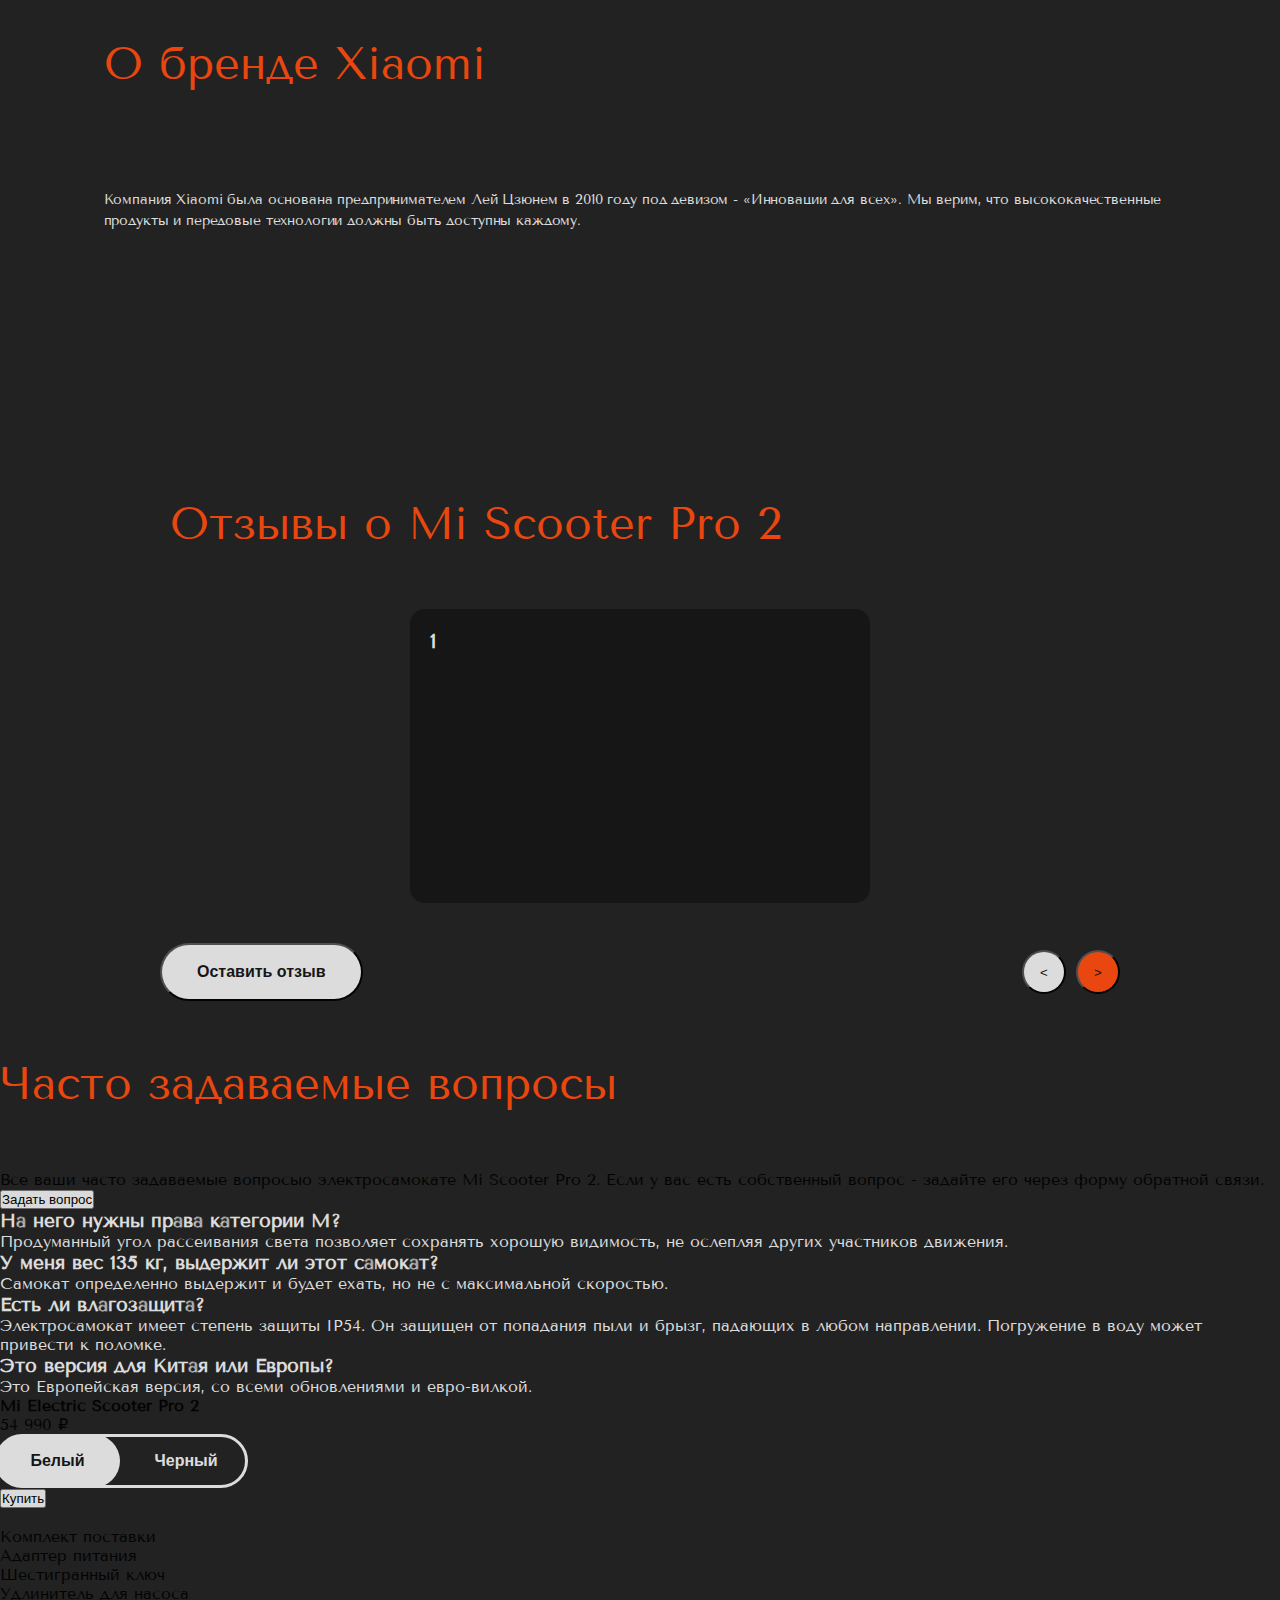
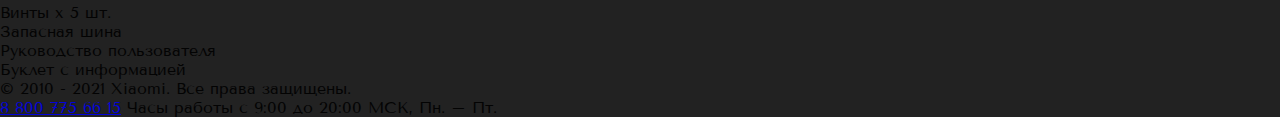
==== commit 32e535b1: "Update index.html" ====
--- a/index.html
+++ b/index.html
@@ -1,241 +1,430 @@
 <!DOCTYPE html>
 <html lang="en">
-<head>
-    <meta charset="UTF-8">
-    <meta name="viewport" content="width=device-width, initial-scale=1.0">
-    <link rel="shortcut icon" href="index-img/42558kickscooter_99005.ico" type="image/x-icon">
-    <link rel="preconnect" href="https://fonts.googleapis.com">
-<link rel="preconnect" href="https://fonts.gstatic.com" crossorigin>
-<link href="https://fonts.googleapis.com/css2?family=Roboto:ital,wght@0,300;0,400;1,700&family=Tenor+Sans&display=swap" rel="stylesheet">
-<link rel="stylesheet" href="index.css">
+  <head>
+    <meta charset="UTF-8" />
+    <meta name="viewport" content="width=device-width, initial-scale=1.0" />
+    <link
+      rel="shortcut icon"
+      href="index-img/42558kickscooter_99005.ico"
+      type="image/x-icon"
+    />
+    <link rel="preconnect" href="https://fonts.googleapis.com" />
+    <link rel="preconnect" href="https://fonts.gstatic.com" crossorigin />
+    <link
+      href="https://fonts.googleapis.com/css2?family=Roboto:ital,wght@0,300;0,400;1,700&family=Tenor+Sans&display=swap"
+      rel="stylesheet"
+    />
+    <link rel="stylesheet" href="index.css" />
     <title>Mi Electro</title>
-</head>
-<body>
-    
-        <header>
-            <div class="header__block-flex">
-                <img src="index-img/Group 13.svg" alt="" class="logo">
-    
-                <div class="header__menu">
-                    <div class="header__menu-flex">
-                        <a href="" class="header__menu-link">О продукте</a>
-                        <a href="" class="header__menu-link">Внешний вид</a>
-                        <a href="" class="header__menu-link">Безопасность</a>
-                        <a href="" class="header__menu-link">Отзывы</a>
-                        <a href="" class="header__menu-link">FAQ</a>
-                    </div>
-                </div>
-    
-                <button class="header__btn">Купить</button>
+  </head>
+  <body>
+    <header>
+      <div class="header__block-flex">
+        <img src="index-img/Group 13.svg" alt="" class="logo" />
+
+        <div class="header__menu">
+          <div class="header__menu-flex">
+            <a href="" class="header__menu-link">О продукте</a>
+            <a href="" class="header__menu-link">Внешний вид</a>
+            <a href="" class="header__menu-link">Безопасность</a>
+            <a href="" class="header__menu-link">Отзывы</a>
+            <a href="" class="header__menu-link">FAQ</a>
+          </div>
+        </div>
+
+        <button class="header__btn">Купить</button>
+      </div>
+      <div class="background-elips"></div>
+      <div class="background-elips-two"></div>
+    </header>
+
+    <section class="welcome">
+      <div class="welcome__text-flex">
+        <h1 class="welcome__h">
+          Стильный электросамокат с мощным аккумулятором
+        </h1>
+        <p class="welcome__p">
+          Улучшенная производительность для дальних путешествий. Работает так же
+          просто, как и выглядит.
+        </p>
+        <div class="welcome__butons">
+          <button class="welcome__btn active-btn">Белый</button>
+          <button class="welcome__btn">Черный</button>
+        </div>
+      </div>
+    </section>
+
+    <section class="photo">
+      <h2 class="photo__h">
+        Мощная батарея и экономичный расход заряда позволяют преодолевать
+        расстояния до 45 км
+      </h2>
+      <div class="photo__flex-buttons">
+        <button class="photo__text">
+          <h3 class="photo__text-h">Три режима скорости</h3>
+          <span class="line"></span>
+          <p class="photo__text-p">
+            Три режима езды позволяют почуствовать себя комфортно в любой
+            ситуации. Режим «S» увеличитвает скорость, если опаздываете на
+            работу. Во время прогулки по парку активируйте режим «D». Включите
+            режим «Пешеход», когда двигаетесь по оживлённой улице.
+          </p>
+        </button>
+        <button class="photo__text">
+          <h3 class="photo__text-h">Система восстановления энергии</h3>
+          <span class="line"></span>
+          <p class="photo__text-p">
+            Во время торможения и движения по инерции система преобразовывает
+            кинетическую энергию в электрическую, позволяя увеличить общий запас
+            хода самоката.
+          </p>
+        </button>
+        <button class="photo__text">
+          <h3 class="photo__text-h">Мощная батарея</h3>
+          <span class="line"></span>
+          <p class="photo__text-p">
+            Самокат оснащен аккумулятором емкостью 12 800 мАч. Это позволяет
+            преодолевать расстояния до 45 км без подзарядки.
+          </p>
+        </button>
+      </div>
+      <div class="photo__block">
+        <img src="index-img/Rectangle 23.png" alt="" class="photo__one" />
+        <img src="index-img/Rectangle 23 (1).png" alt="" class="photo__two" />
+        <img src="index-img/Rectangle 23 (2).png" alt="" class="photo__three" />
+      </div>
+    </section>
+
+    <section class="background">
+      <img src="index-img/Path.svg" alt="" class="path" />
+      <div class="background__text">
+        <img src="index-img/Group 13.svg" alt="" class="logo" />
+
+        <h2 class="background__h">Высокая скорость передвижения</h2>
+        <p class="background__p">
+          Двигатель мощностью до 600 Вт позволяет развивать скорость до 25 км/ч.
+        </p>
+      </div>
+    </section>
+
+    <section class="design">
+      <img src="index-img/Ellipse 32.svg" alt="" class="elips-three" />
+
+      <h3 class="design__h">
+        Лаконичный современный дизайн, в котором нет ничего лишнего
+      </h3>
+
+      <div class="design__block-flex">
+        <div class="design__block">
+          <img
+            src="index-img/Rectangle 89.png"
+            alt=""
+            class="design__img-block"
+          />
+          <div class="design__text">
+            <p class="design__par">Минималистичный дизайн</p>
+            <p class="disign__p">
+              Рама, компоненты и аксессуары скутера выдержаны в едином стиле,
+              где удобство пользователя выходит на первое место. Одного
+              прикосновения достаточно, чтобы запустить самокат.
+            </p>
+          </div>
+        </div>
+
+        <div class="design__block">
+          <img src="index-img/image 198.png" alt="" class="design__img-block" />
+          <div class="design__text">
+            <p class="design__par">Удобная панель управления</p>
+            <p class="disign__p">
+              Удобно расположенные элементы управления. Отображение8 типов
+              данных в реальном времени: скорость, режим, заряд аккумулятора,
+              состояние блокировки и другая информация.
+            </p>
+          </div>
+        </div>
+      </div>
+    </section>
+
+    <section class="safety">
+      <h3 class="design__h safety__h">Заботится о вашей безопасности</h3>
+
+      <div class="photo__flex-buttons">
+        <button class="photo__text">
+          <h3 class="photo__text-h">Яркие ходовые огни</h3>
+          <span class="line"></span>
+          <p class="photo__text-p">
+            Продуманный угол рассеивания света позволяет сохранять хорошую
+            видимость, не ослепляя других участников движения.
+          </p>
+        </button>
+        <button class="photo__text">
+          <h3 class="photo__text-h">Двойная тормозная система</h3>
+          <span class="line"></span>
+          <p class="photo__text-p">
+            При нажатии наручку тормоза системы переднего и заднего колеса
+            активируются последовательно, сокращая тормозной путь и обеспечивая
+            безопасную и плавную остановку.
+          </p>
+        </button>
+        <button class="photo__text">
+          <h3 class="photo__text-h">Яркая задняя фара</h3>
+          <span class="line"></span>
+          <p class="photo__text-p">
+            При включении ходовых огней задняя фара включается автоматически.
+            При нажатии на ручку тормоза она начинает мигать, предупреждая
+            других участников движения.
+          </p>
+        </button>
+        <button class="photo__text safety__text">
+          <h3 class="photo__text-h">Отражатели спереди, сбоку и сзади</h3>
+          <span class="line"></span>
+          <p class="photo__text-p">
+            Улучшенные отражатели, размещенные с четырех сторон, делают вашу
+            поездку в темное время суток безопаснее.
+          </p>
+        </button>
+      </div>
+      <div class="photo__block">
+        <img
+          src="index-img/Rectangle 24.png"
+          alt=""
+          class="photo__one"
+          style="display: none"
+        />
+        <img src="index-img/Rectangle 24 (1).png" alt="" class="photo__two" />
+        <img src="index-img/Rectangle 24 (2).png" alt="" class="photo__three" />
+        <img
+          src="index-img/Rectangle 24 (3).png"
+          alt=""
+          class="photo__four"
+          style="display: none"
+        />
+      </div>
+
+      <div class="element-safety__block">
+        <div class="element-block__text">
+          <h3 class="design__h">Мобильное приложение Mi Home</h3>
+          <p class="element-block__p">
+            Подключите самокат к мобильному приложению Mi Home и используйте его
+            для блокировки и разблокировки самоката, а так же просмотра основных
+            данных: пробег, скорость, уровень заряда аккумулятора.
+          </p>
+
+          <div class="text__flex-block">
+            <img src="index-img/Group.svg" alt="" class="logo-flex" />
+            <img
+              src="index-img/Store Name=Google Play, Badge Color Type=Black, Language=EN.svg"
+              alt=""
+              class="logo-flex"
+            />
+          </div>
+        </div>
+
+        <img src="index-img/7 копия 1.png" alt="" class="phone" />
+      </div>
+    </section>
+
+    <section class="background background-brand">
+      <div class="background__text">
+        <img src="index-img/Group22.svg" alt="" class="logo" />
+
+        <h3 class="design__h">О бренде Xiaomi</h3>
+        <p class="background__p">
+          Компания Xiaomi была основана предпринимателем Лей Цзюнем в 2010 году
+          под девизом - «Инновации для всех». Мы верим, что высококачественные
+          продукты и передовые технологии должны быть доступны каждому.
+        </p>
+      </div>
+    </section>
+
+    <section class="reviews">
+      <h3 class="design__h reviews__h">Отзывы о Mi Scooter Pro 2</h3>
+
+      <div class="reviews__block-flex">
+        <div class="block__review">
+          <h4 class="review__h">1</h4>
+        </div>
+
+        <div class="block__review">
+          <h4 class="review__h">Михаил Сафонов</h4>
+          <span class="line-small"></span>
+          <p class="review__p">
+            Выбирал между двумя моделями: этим Mi Scooter Pro 2 и Ninebot Max
+            30P, в плюсах Макса - десятидюймовая резина и дальность пробега на
+            одном заряде, скорость зарядки. В плюсах Xiaomi - Удобства переноски
+            (вес аппарата, развесовка). В итоге купил Xiaomi и поставил 10
+            дюймовые шины - получил комфорт при небольшом весе самоката.
+          </p>
+        </div>
+
+        <div class="block__review">
+          <h4 class="review__h">Имя скрыто</h4>
+          <span class="line-small"></span>
+          <p class="review__p">
+            Владею также первой версией самоката (m365). В версии pro 2
+            исправлено множество недостатков m365: - усилен узел складывания и
+            язычок - батарея находится в отдельном жёстком алюминиевом корпусе,
+            что исключает её поломку из-за тряски - установлена поддержка
+            заднего крыла и защита провода заднего габарита.
+          </p>
+        </div>
+
+        <div class="block__review">
+          <h4 class="review__h">Алексей З.</h4>
+          <span class="line-small"></span>
+          <p class="review__p">
+            Мой вес 57кг, прошитый с максимальной 32км в час в режиме S по
+            Москве у меня осилил - 25км и еще оставалось 16% заряда.
+            ОБЯЗАТЕЛЬНО: следите за давлением в камерах. Прям очень советую
+            купить электронный насос от Xiaomi, и раз в неделю подкачивайте. С
+            завода самокат приезжает с сильно недокачанными
+          </p>
+        </div>
+
+        <div class="block__review">
+          <h4 class="review__h">5</h4>
+        </div>
+
+        <div class="block__review">
+          <h4 class="review__h">6</h4>
+        </div>
+      </div>
+
+      <div class="button-block-flex">
+        <button class="review__btn">Оставить отзыв</button>
+
+        <div class="element-modal-window" style="display: none">
+          <div class="block-modal-window">
+            <div class="flex">
+              <button class="klose">Закрыть</button>
+
+              <h3 class="design__h">Оставте отзыв</h3>
+
+              <input class="input" type="text" />
+
+              <button class="send">Отправить</button>
             </div>
-            <div class="background-elips"></div>
-            <div class="background-elips-two"></div>
-        </header>
-
-        <section class="welcome">
-            <div class="welcome__text-flex">
-                <h1 class="welcome__h">Стильный электросамокат с мощным аккумулятором</h1>
-                <p class="welcome__p">Улучшенная производительность для дальних путешествий. Работает так же просто, как и выглядит.</p>
-                <div class="welcome__butons">
-                    <button class="welcome__btn active-btn">Белый</button>
-                    <button class="welcome__btn">Черный</button>
-                </div>
+          </div>
+        </div>
+
+        <div class="btn-block-flex">
+          <button class="left"><</button>
+          <button class="right">></button>
+        </div>
+      </div>
+    </section>
+
+    <section class="questions">
+      <div class="questions__flex">
+        <div class="block-text">
+          <img src="index-img/Ellipse 35.svg" alt="" class="elipse" />
+          <h3 class="design__h">Часто задаваемые вопросы</h3>
+          <p class="block-text__p">
+            Все ваши часто задаваемые вопросыо электросамокате Mi Scooter Pro 2.
+            Если у вас есть собственный вопрос - задайте его через форму
+            обратной связи.
+          </p>
+          <button class="btn-questions">Задать вопрос</button>
+
+          <div class="element-modal-window-two" style="display: none">
+            <div class="block-modal-window">
+              <div class="flex">
+                <button class="klose">Закрыть</button>
+
+                <h3 class="design__h">Задайте вопрос</h3>
+
+                <input class="input" type="text" />
+
+                <button class="send">Отправить</button>
+              </div>
             </div>
-        </section>
-
-    <section class="photo">
-            <h2 class="photo__h">Мощная батарея и экономичный расход заряда позволяют преодолевать расстояния до 45 км</h2>
-        <div class="photo__flex-buttons">
-            <button class="photo__text ">
-                <h3 class="photo__text-h">Три режима скорости</h3>
-                <span class="line "></span>
-                <p class="photo__text-p">Три режима езды позволяют почуствовать себя комфортно в любой ситуации. Режим «S» увеличитвает скорость, если опаздываете на работу. Во время прогулки по парку активируйте режим «D». Включите режим «Пешеход», когда двигаетесь по оживлённой улице.</p>
-
-            </button>
-            <button class="photo__text">
-                <h3 class="photo__text-h">Система восстановления энергии</h3>
-                <span class="line"></span>
-                <p class="photo__text-p">Во время торможения и движения по инерции система преобразовывает кинетическую энергию в электрическую, позволяя увеличить общий запас хода самоката.</p>
-            </button>
-            <button class="photo__text">
-                <h3 class="photo__text-h">Мощная батарея</h3>
-                <span class="line"></span>
-                <p class="photo__text-p">Самокат оснащен аккумулятором емкостью 12 800 мАч. Это позволяет преодолевать расстояния до 45 км без подзарядки.</p>
-            </button>
-        </div>
-        <div class="photo__block">
-            <img src="index-img/Rectangle 23.png" alt="" class="photo__one">
-            <img src="index-img/Rectangle 23 (1).png" alt="" class="photo__two">
-            <img src="index-img/Rectangle 23 (2).png" alt="" class="photo__three">
-        </div>
-        </section>
-
-    <section class="background">
-            
-            <img src="index-img/Path.svg" alt="" class="path">
-            <div class="background__text">
-                <img src="index-img/Group 13.svg" alt="" class="logo">
-
-                <h2 class="background__h">Высокая скорость передвижения</h2>
-                <p class="background__p">Двигатель мощностью до 600 Вт позволяет развивать скорость до 25 км/ч.
-                </p>
-            </div>
-        </section>
-
-        <section class="design">
-            <img src="index-img/Ellipse 32.svg" alt="" class="elips-three">
-
-            <h3 class="design__h">Лаконичный современный дизайн, в котором нет ничего лишнего</h3>
-
-            <div class="design__block-flex">
-                <div class="design__block">
-                    <img src="index-img/Rectangle 89.png" alt="" class="design__img-block">
-                    <div class="design__text">
-                        <p class="design__par">Минималистичный дизайн</p>
-                        <p class="disign__p">Рама, компоненты и аксессуары скутера выдержаны в едином стиле, где удобство пользователя выходит на первое место.  Одного прикосновения достаточно, чтобы запустить самокат.
-                        </p>
-                    </div>
-                    
-                </div>
-                
-                <div class="design__block">
-                    <img src="index-img/image 198.png" alt="" class="design__img-block">
-                    <div class="design__text">
-                        <p class="design__par">Удобная панель управления</p>
-                        <p class="disign__p">Удобно расположенные элементы управления. Отображение8 типов данных в реальном времени: скорость, режим, заряд аккумулятора, состояние блокировки и другая информация.
-                        </p>
-                    </div>
-                </div>
-            </div>
-        </section>
-
-    <section class="safety">
-            <h3 class="design__h safety__h">Заботится о вашей безопасности</h3>
-
-            <div class="photo__flex-buttons">
-                <button class="photo__text ">
-                    <h3 class="photo__text-h">Яркие ходовые огни</h3>
-                    <span class="line "></span>
-                    <p class="photo__text-p">Продуманный угол рассеивания света позволяет сохранять хорошую видимость, не ослепляя других участников движения.</p>
-    
-                </button>
-                <button class="photo__text">
-                    <h3 class="photo__text-h">Двойная тормозная система</h3>
-                    <span class="line"></span>
-                    <p class="photo__text-p">При нажатии наручку тормоза системы переднего и заднего колеса активируются последовательно, сокращая тормозной путь и обеспечивая безопасную и плавную остановку.</p>
-                </button>
-                <button class="photo__text">
-                    <h3 class="photo__text-h">Яркая задняя фара</h3>
-                    <span class="line"></span>
-                    <p class="photo__text-p">При включении ходовых огней задняя фара включается автоматически. При нажатии на ручку тормоза она начинает мигать, предупреждая других участников движения.
-                    </p>
-                </button>
-                <button class="photo__text safety__text">
-                    <h3 class="photo__text-h">Отражатели спереди, сбоку и сзади</h3>
-                    <span class="line"></span>
-                    <p class="photo__text-p">Улучшенные отражатели, размещенные с четырех сторон, делают вашу поездку в темное время суток безопаснее.</p>
-                </button>
-            </div>
-            <div class="photo__block">
-                <img src="index-img/Rectangle 24.png" alt="" class="photo__one" style="display: none;">
-                <img src="index-img/Rectangle 24 (1).png" alt="" class="photo__two">
-                <img src="index-img/Rectangle 24 (2).png" alt="" class="photo__three">
-                <img src="index-img/Rectangle 24 (3).png" alt="" class="photo__four" style="display: none;">
-            </div>
-        </section>
-
-    <div class="element-safety__block">
-                <div class="element-block__text">
-                    <h3 class="design__h">Мобильное приложение Mi Home</h3>
-                    <p class="element-block__p">Подключите самокат к мобильному приложению Mi Home и используйте его для блокировки и разблокировки самоката, а так же просмотра основных данных: пробег, скорость, уровень заряда аккумулятора.</p>
-
-                    <div class="text__flex-block">
-                        <img src="index-img/Group.svg" alt="" class="logo-flex">
-                        <img src="index-img/Store Name=Google Play, Badge Color Type=Black, Language=EN.svg" alt="" class="logo-flex">
-                    </div>
-                </div>
-
-                <img src="index-img/7 копия 1.png" alt="" class="phone">
-            </div>
-        </section>
-
-        <section class="background background-brand">
-            
-            <div class="background__text">
-                <img src="index-img/Group22.svg" alt="" class="logo">
-
-                <h3 class="design__h">О бренде Xiaomi</h3>
-                <p class="background__p">Компания Xiaomi была основана предпринимателем Лей Цзюнем в 2010 году под девизом - «Инновации для всех».
-                    Мы верим, что высококачественные продукты и передовые технологии должны быть доступны каждому.
-                    
-                </p>
-            </div>
-        </section>
-
-    <section class="reviews">
-            <h3 class="design__h reviews__h">Отзывы о Mi Scooter Pro 2</h3>
-
-            <div class="reviews__block-flex">
-                <div class="block__review">
-                    <h4 class="review__h">1</h4>
-                </div>
-
-                <div class="block__review">
-                    <h4 class="review__h">Михаил Сафонов</h4>
-                    <span class="line-small"></span>
-                    <p class="review__p">Выбирал между двумя моделями: этим Mi Scooter Pro 2 и Ninebot Max 30P, в плюсах Макса - десятидюймовая резина и дальность пробега на одном заряде, скорость зарядки. В плюсах Xiaomi - Удобства переноски (вес аппарата, развесовка).
-                        В итоге купил Xiaomi и поставил 10 дюймовые шины - получил комфорт при небольшом весе самоката.</p>
-                </div>
-
-                <div class="block__review">
-                    <h4 class="review__h">Имя скрыто</h4>
-                    <span class="line-small"></span>
-                    <p class="review__p">Владею также первой версией самоката (m365). В версии pro 2 исправлено множество недостатков m365:
-                        - усилен узел складывания и язычок
-                        - батарея находится в отдельном жёстком алюминиевом корпусе, что исключает её поломку из-за тряски
-                        - установлена поддержка заднего крыла и защита провода заднего габарита.</p>
-                </div>
-
-                <div class="block__review">
-                    <h4 class="review__h">Алексей З.</h4>
-                    <span class="line-small"></span>
-                    <p class="review__p">Мой вес 57кг, прошитый с максимальной 32км в час в режиме S по Москве у меня осилил - 25км и еще оставалось 16% заряда.
-                        ОБЯЗАТЕЛЬНО: следите за давлением в камерах. Прям очень советую купить электронный насос от Xiaomi, и раз в неделю подкачивайте. С завода самокат приезжает с сильно недокачанными</p>
-                </div>
-
-               <div class="block__review">
-                <h4 class="review__h">5</h4>
-                </div>
-
-                <div class="block__review">
-                    <h4 class="review__h">6</h4>
-                </div>
-            </div>
-
-            <div class="button-block-flex">
-                <button class="review__btn">Оставить отзыв</button>
-
-                <div class="element-modal-window" style="display: none;">
-                    <div class="block-modal-window">
-                        <div class="flex">
-                            <button class="klose">Закрыть</button>
-
-                            <h3 class="design__h">Оставте отзыв</h3>
-    
-                            <input class="input" type="text">
-    
-                            <button class="send">Отправить</button>
-                        </div>
-                    </div>
-                </div>
-
-                <div class="btn-block-flex">
-                    <button class="left"> < </button>
-                    <button class="right"> > </button>
-                </div>
-            </div>
-        </section>
-    
+          </div>
+        </div>
+
+        <div class="block__questions">
+          <div class="question">
+            <h3 class="photo__text-active-h">
+              На него нужны права категории M?
+            </h3>
+            <span class="lin"></span>
+            <p class="photo__text-active-h">
+              Продуманный угол рассеивания света позволяет сохранять хорошую
+              видимость, не ослепляя других участников движения.
+            </p>
+          </div>
+          <div class="question">
+            <h3 class="photo__text-active-h">
+              У меня вес 135 кг, выдержит ли этот самокат?
+            </h3>
+            <span class="lin"></span>
+            <p class="photo__text-active-h">
+              Самокат определенно выдержит и будет ехать, но не с максимальной
+              скоростью.
+            </p>
+          </div>
+          <div class="question">
+            <h3 class="photo__text-active-h">Есть ли влагозащита?</h3>
+            <span class="lin"></span>
+            <p class="photo__text-active-h">
+              Электросамокат имеет степень защиты IP54. Он защищен от попадания
+              пыли и брызг, падающих в любом направлении. Погружение в воду
+              может привести к поломке.
+            </p>
+          </div>
+          <div class="question">
+            <h3 class="photo__text-active-h">
+              Это версия для Китая или Европы?
+            </h3>
+            <span class="lin"></span>
+            <p class="photo__text-active-h">
+              Это Европейская версия, со всеми обновлениями и евро-вилкой.
+            </p>
+          </div>
+        </div>
+      </div>
+    </section>
+
+    <section class="scooter">
+      <div class="scooter__flex">
+        <div class="scooter-block-text">
+          <h4 class="scooter__h">Mi Electric Scooter Pro 2</h4>
+          <span class="cent">54 990 ₽</span>
+
+          <div class="welcome__butons">
+            <button class="welcome__btn active-btn">Белый</button>
+            <button class="welcome__btn">Черный</button>
+          </div>
+
+          <button class="btn__pay">Купить</button>
+        </div>
+      </div>
+
+      <div class="scooter-block-img">
+        <img src="index-img/Байкtwo.svg" alt="" class="scooter__img" />
+
+        <div class="block-ul">
+          <ul class="scooter-ul__h">
+            Комплект поставки
+          </ul>
+          <li class="scooter-ul__p">Адаптер питания</li>
+          <li class="scooter-ul__p">Шестигранный ключ</li>
+          <li class="scooter-ul__p">Удлинитель для насоса</li>
+          <li class="scooter-ul__p">Винты x 5 шт.</li>
+          <li class="scooter-ul__p">Запасная шина</li>
+          <li class="scooter-ul__p">Руководство пользователя</li>
+          <li class="scooter-ul__p">Буклет с информацией</li>
+        </div>
+      </div>
+    </section>
+
+    <footer>
+      <p class="footer__p">© 2010 - 2021 Xiaomi. Все права защищены.</p>
+      <p class="footer__tel">
+        <a href="tel:8 800 775 66 15" class="tel">8 800 775 66 15</a> Часы
+        работы с 9:00 до 20:00 МСК, Пн. – Пт.
+      </p>
+    </footer>
+
     <script src="index.js"></script>
-</body>
+  </body>
 </html>
--- a/index.css
+++ b/index.css
@@ -368,3 +368,125 @@
   margin-left: -50px;
   background-image: url("index-img/image\ 206.png");
 }
+/*reviews start*/
+.reviews {
+  margin: 40px 0px;
+}
+.reviews__h {
+  margin-left: 170px;
+}
+.reviews__block-flex {
+  width: 100%;
+  display: flex;
+  flex-direction: row;
+  align-items: center;
+  justify-content: center;
+  margin-bottom: 40px;
+}
+.block__review {
+  width: 460px;
+  height: 294px;
+  border-radius: 15px;
+  background: var(--151515, #151515);
+  padding: 20px;
+}
+.review__h {
+  color: var(--f-1-f-1-f-1, #f1f1f1);
+  font-size: 20px;
+  font-weight: 600;
+  line-height: 120%;
+}
+.line-small {
+  display: block;
+  width: 100px;
+  height: 3px;
+  color: #ff4c0d;
+}
+.review__p {
+  color: var(--f-1-f-1-f-1, #f1f1f1);
+  font-size: 14px;
+  font-weight: 400;
+  line-height: 150%;
+  letter-spacing: -0.14px;
+}
+.button-block-flex {
+  padding: 0px 160px;
+  display: flex;
+  flex-direction: row;
+  align-items: center;
+  justify-content: space-between;
+}
+.review__btn {
+  cursor: pointer;
+  display: inline-flex;
+  padding: 15px 35px;
+  align-items: flex-start;
+  border-radius: 65px;
+  background-color: #f1f1f1;
+  color: var(--151515, #151515);
+  font-size: 16px;
+  font-weight: 700;
+  line-height: 150%;
+}
+.btn-block-flex {
+  display: flex;
+  flex-direction: row;
+  gap: 10px;
+}
+.left {
+  padding: 20px;
+  border-radius: 50%;
+  display: flex;
+  align-items: center;
+  justify-content: center;
+  width: 24px;
+  height: 24px;
+  flex-shrink: 0;
+  color: #151515;
+  background-color: #f1f1f1;
+}
+.right {
+  padding: 20px;
+  border-radius: 50%;
+  display: flex;
+  align-items: center;
+  justify-content: center;
+  width: 24px;
+  height: 24px;
+  flex-shrink: 0;
+  color: #151515;
+  background-color: #ff4c0d;
+}
+
+.block-modal-window {
+  width: 100%;
+  height: 100%;
+  z-index: 20;
+  display: flex;
+  align-items: center;
+  justify-content: center;
+}
+.flex {
+  position: absolute;
+  width: 350px;
+  height: 250px;
+  background-color: #171717;
+  display: flex;
+  align-items: center;
+  justify-content: center;
+  flex-direction: column;
+}
+.klose {
+  background-color: transparent;
+  color: #f1f1f1;
+}
+.input {
+  width: 200px;
+  height: 50px;
+  background-color: #9b9b9b;
+}
+.send {
+  background-color: #9b9b9b;
+  color: #151515;
+}
+/*reviews end*/
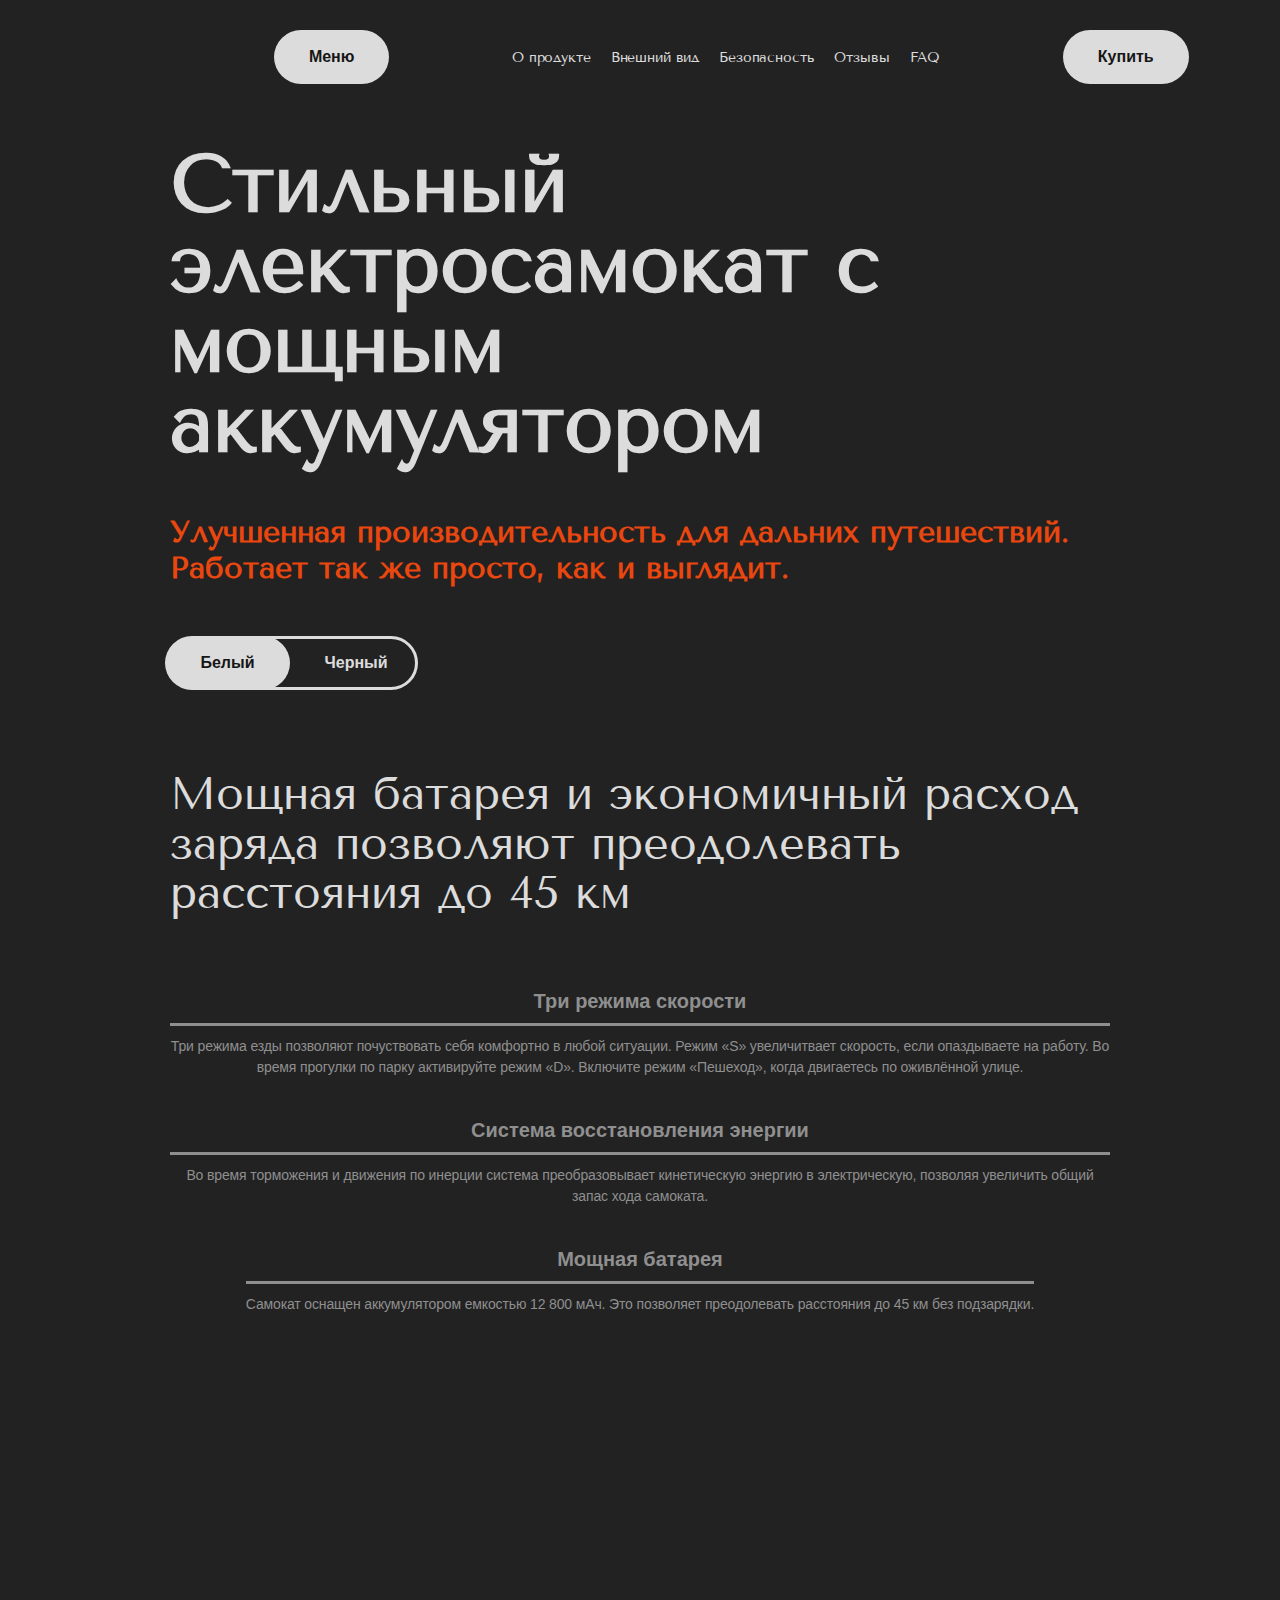
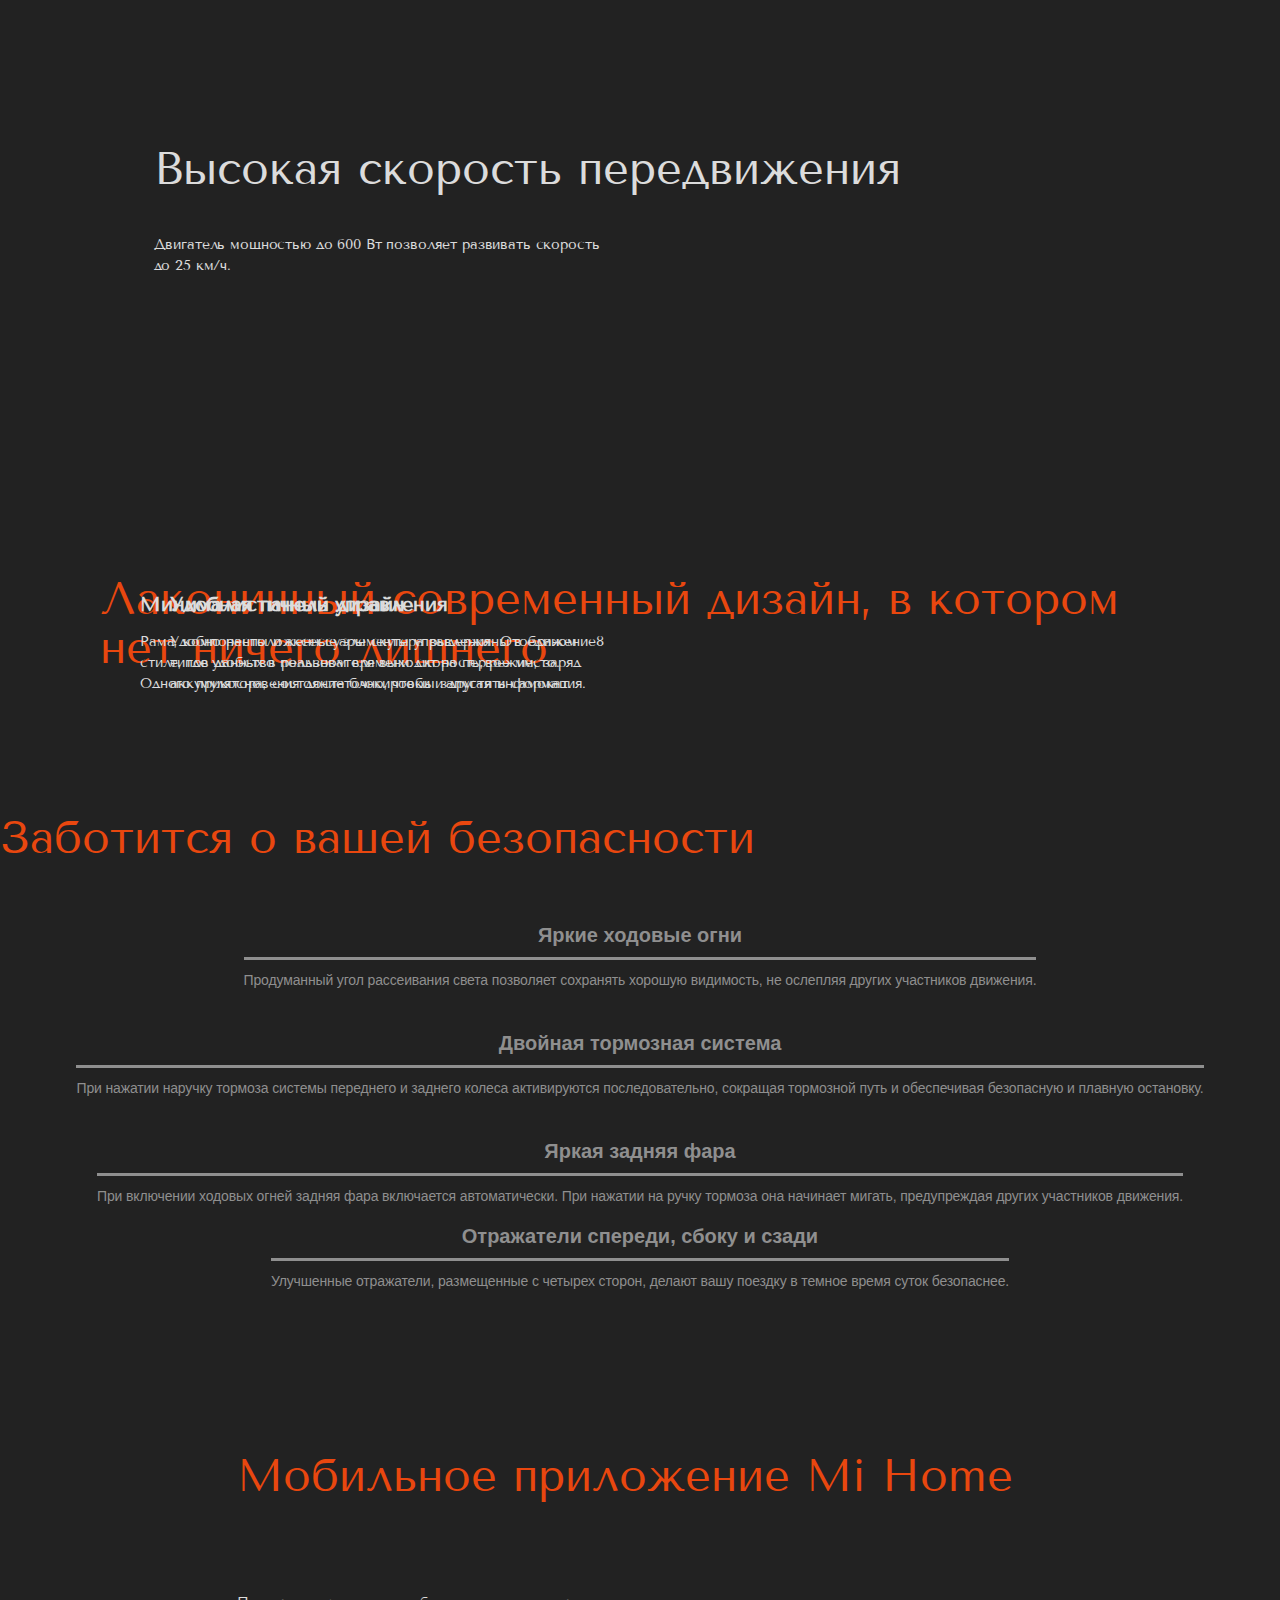
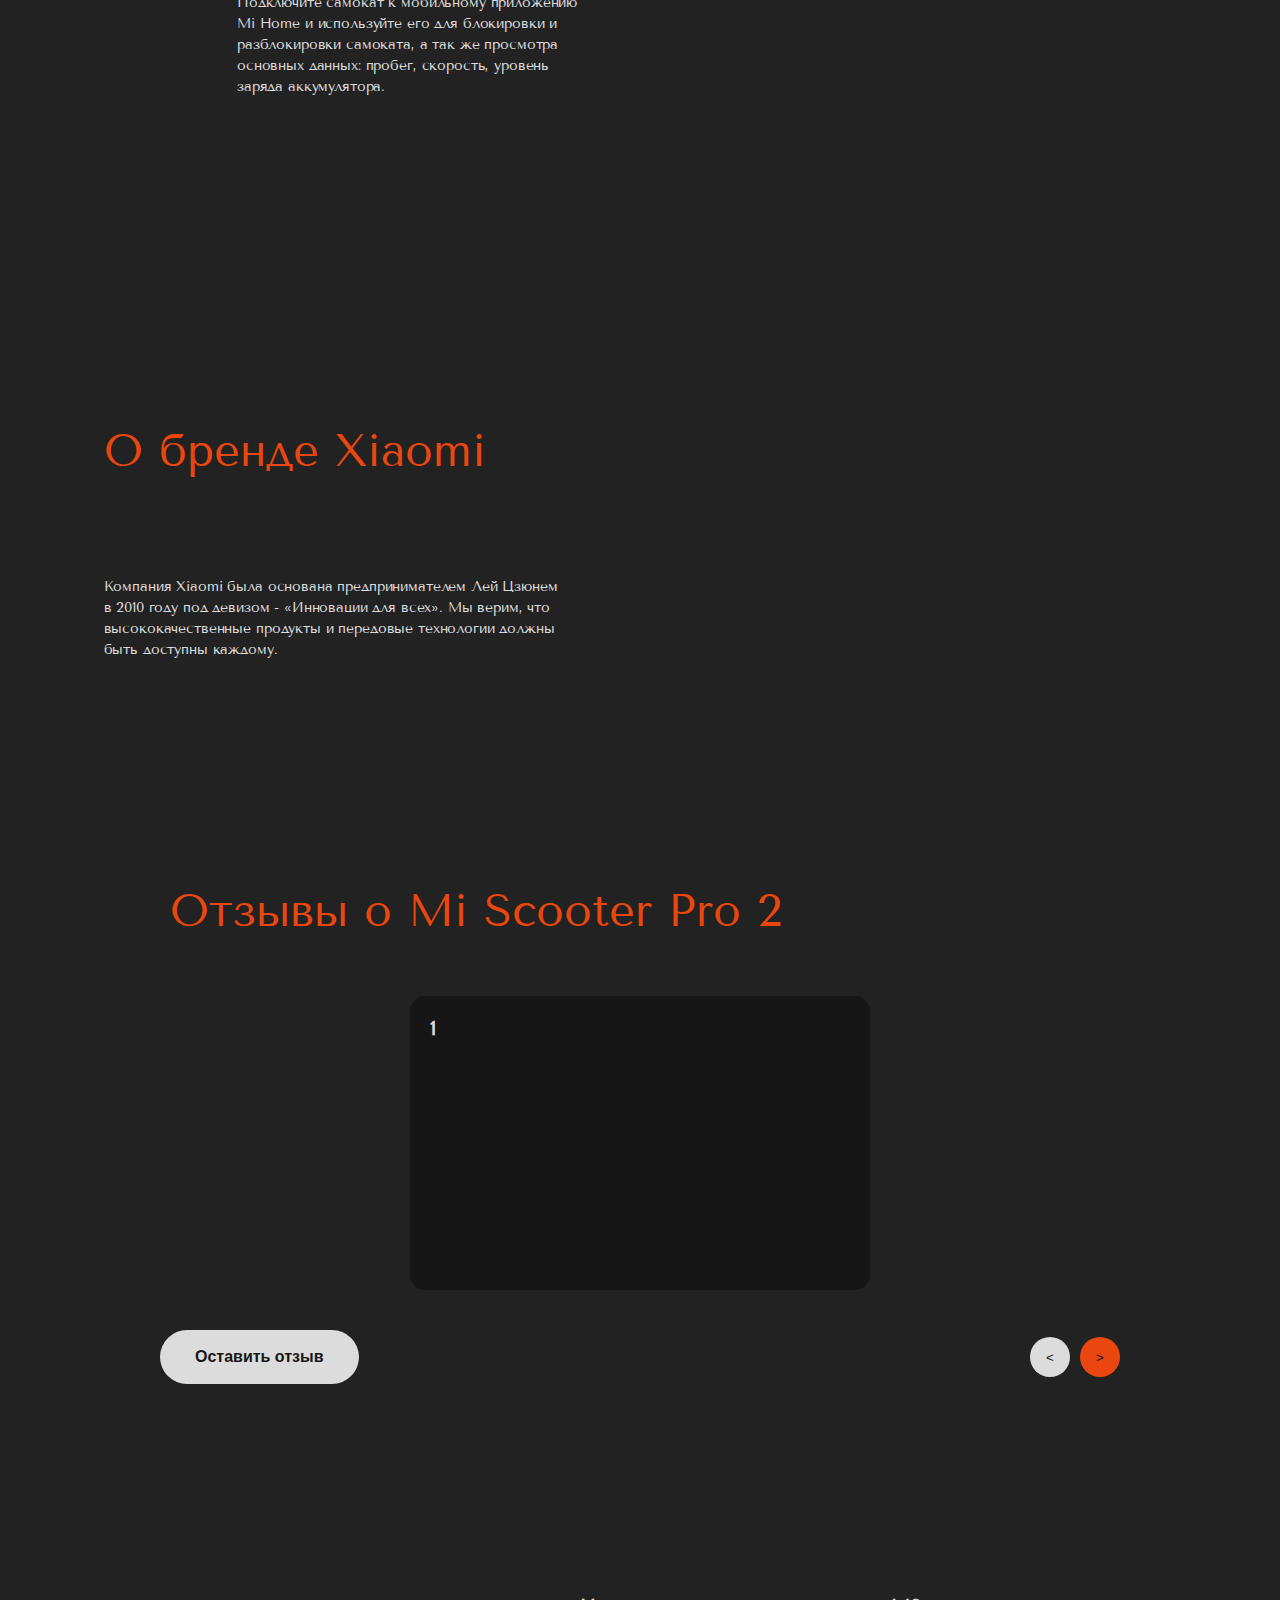
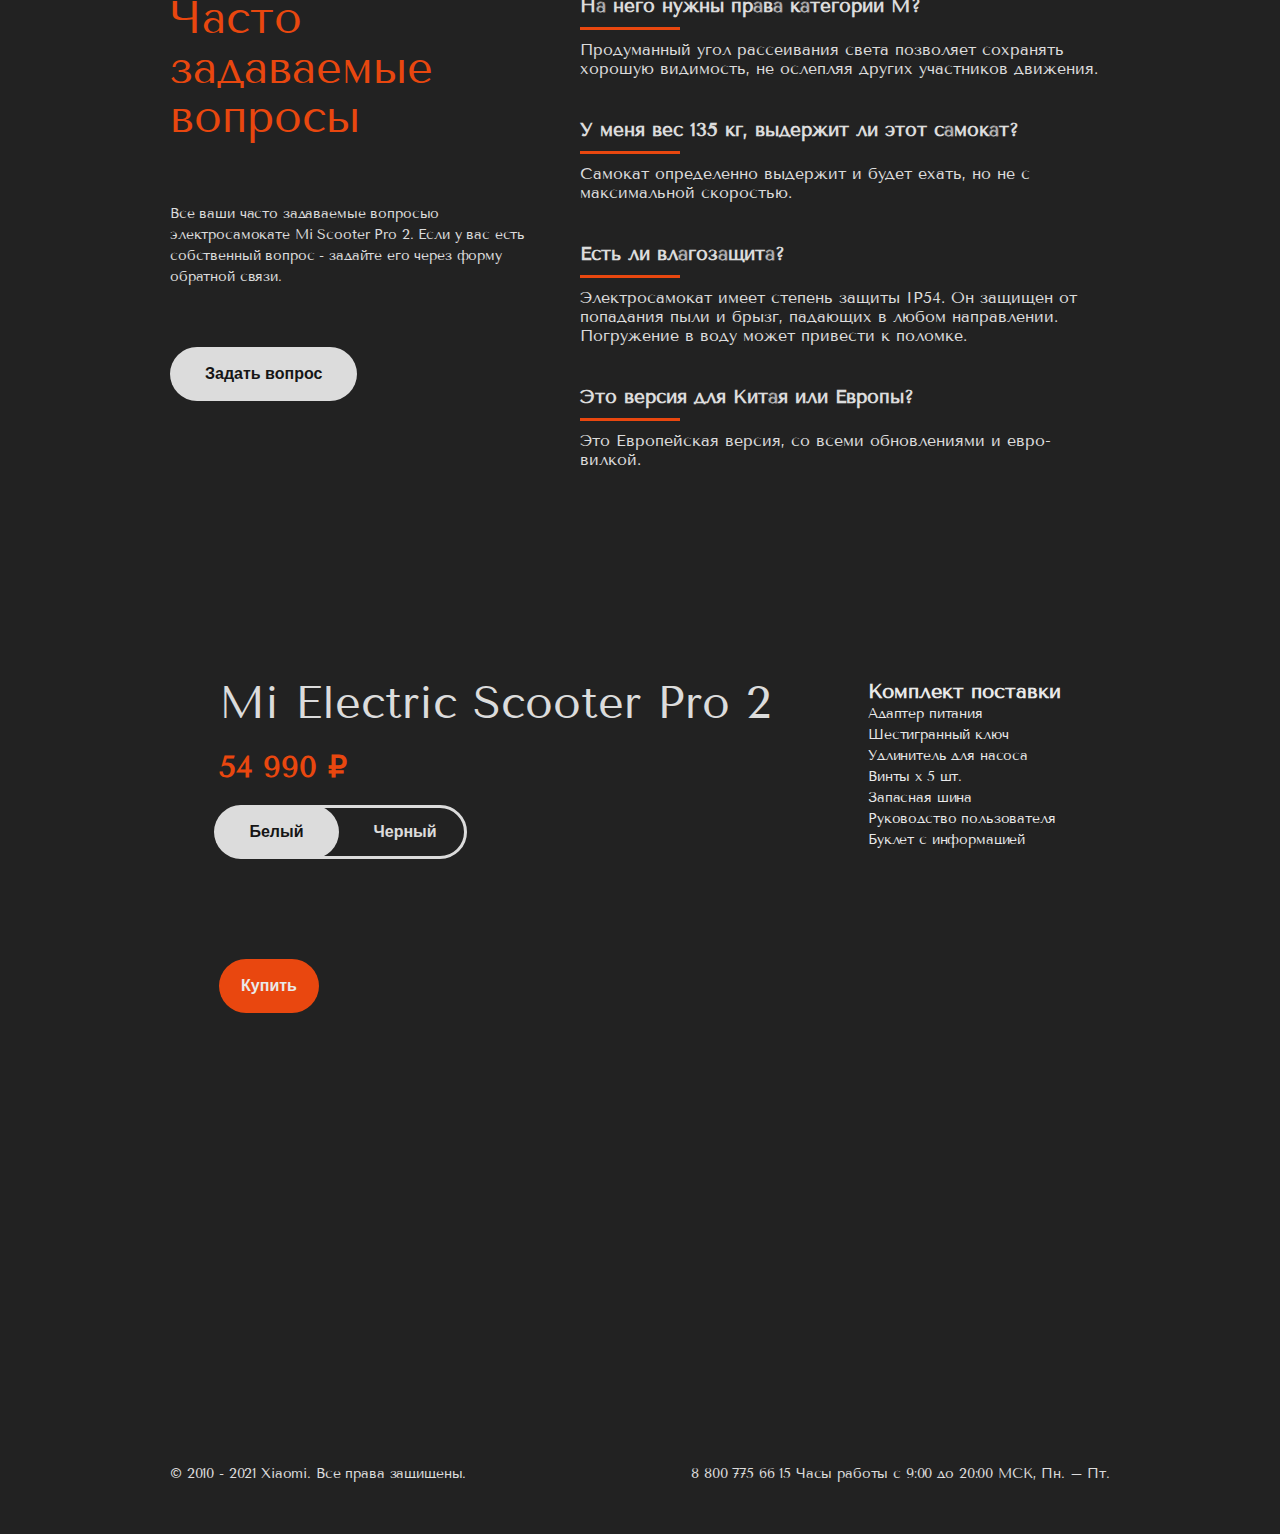
==== commit f87458a8: "Update index.html" ====
--- a/index.html
+++ b/index.html
@@ -21,7 +21,7 @@
     <header>
       <div class="header__block-flex">
         <img src="index-img/Group 13.svg" alt="" class="logo" />
-
+        <button class="header__btn menu-btn">Меню</button>
         <div class="header__menu">
           <div class="header__menu-flex">
             <a href="" class="header__menu-link">О продукте</a>
@@ -33,6 +33,7 @@
         </div>
 
         <button class="header__btn">Купить</button>
+        
       </div>
       <div class="background-elips"></div>
       <div class="background-elips-two"></div>
@@ -225,7 +226,7 @@
     </section>
 
     <section class="background background-brand">
-      <div class="background__text">
+      <div class="background__text background__text_mobil">
         <img src="index-img/Group22.svg" alt="" class="logo" />
 
         <h3 class="design__h">О бренде Xiaomi</h3>
--- a/index.css
+++ b/index.css
@@ -8,6 +8,10 @@
   font-family: "Tenor Sans", sans-serif;
   background-color: #222;
   opacity: 0.9;
+}
+button {
+  cursor: pointer;
+  border: none;
 }
 ::-webkit-scrollbar {
   background-color: #222;
@@ -152,11 +156,10 @@
   gap: 40px;
 }
 .photo__h {
-  color: var(--f-1-f-1-f-1, #F1F1F1);
-font-size: 45px;
-font-weight: 500;
-line-height: 110%;
-
+  color: var(--f-1-f-1-f-1, #f1f1f1);
+  font-size: 45px;
+  font-weight: 500;
+  line-height: 110%;
 }
 .photo__flex-buttons {
   margin-top: 30px;
@@ -167,55 +170,54 @@
 }
 .photo__text {
   cursor: pointer;
-display: flex;
-flex-direction: column;
-align-items: center;
-justify-content: center;
-gap: 10px;
+  display: flex;
+  flex-direction: column;
+  align-items: center;
+  justify-content: center;
+  gap: 10px;
   background-color: transparent;
-border: none;
+  border: none;
 }
 .photo__text-h {
   color: var(--f-1-f-1-f-1, #9b9b9b);
-font-size: 20px;
-font-weight: 600;
-line-height: 120%;
+  font-size: 20px;
+  font-weight: 600;
+  line-height: 120%;
 }
 .photo__text-active-h {
-  color: var(--f-1-f-1-f-1, #F1F1F1);
-
+  color: var(--f-1-f-1-f-1, #f1f1f1);
 }
 .line {
   width: 100%;
   background: var(--f-1-f-1-f-1, #9b9b9b);
   height: 3px;
-align-self: stretch;
+  align-self: stretch;
 }
 .photo__text-active-line {
-  background: var(--ff-4-c-0-d, #FF4C0D);
+  background: var(--ff-4-c-0-d, #ff4c0d);
 }
 .photo__text-p {
   color: var(--f-1-f-1-f-1, #9b9b9b);
-font-size: 14px;
-font-weight: 400;
-line-height: 150%;
-letter-spacing: -0.14px;
+  font-size: 14px;
+  font-weight: 400;
+  line-height: 150%;
+  letter-spacing: -0.14px;
 }
 .photo__text-active-p {
-  color: var(--f-1-f-1-f-1, #F1F1F1);
+  color: var(--f-1-f-1-f-1, #f1f1f1);
 }
 .photo__block {
-  margin:  0px 20px;
-  display: flex;
-  align-items: center;
-  justify-content: center;
-}
-.photo__two, .photo__three {
+  margin: 0px 20px;
+  display: flex;
+  align-items: center;
+  justify-content: center;
+}
+.photo__two,
+.photo__three {
   display: none;
 }
 
 /*photo end*/
-
 
 /*background start*/
 .path {
@@ -254,6 +256,7 @@
   line-height: 110%;
 }
 .background__p {
+  width: 460px;
   color: var(--f-1-f-1-f-1, #f1f1f1);
   font-size: 14px;
   font-weight: 400;
@@ -268,6 +271,7 @@
   padding: 0px 170px;
 }
 .elips-three {
+  z-index: -20;
   position: absolute;
   margin-top: -80px;
   right: 0;
@@ -292,6 +296,7 @@
 .design__img-block {
   position: relative;
   border-radius: 15px;
+  width: clamp(300px, 100%, 1200px);
 }
 .design__img-block-shadow {
   position: absolute;
@@ -322,13 +327,12 @@
   letter-spacing: -0.14px;
 }
 /*design end*/
+
 /*safety start*/
 
 .safety__text {
   margin-top: -23px;
 }
-
-/*safety end*/
 .element-safety__block {
   margin-top: 130px;
   display: flex;
@@ -368,6 +372,7 @@
   margin-left: -50px;
   background-image: url("index-img/image\ 206.png");
 }
+
 /*reviews start*/
 .reviews {
   margin: 40px 0px;
@@ -490,3 +495,288 @@
   color: #151515;
 }
 /*reviews end*/
+
+/*questions start*/
+.questions {
+  padding: 170px;
+}
+.questions__flex {
+  display: flex;
+  flex-direction: row;
+  align-items: start;
+  justify-content: space-around;
+  gap: 50px;
+}
+.elipse {
+  z-index: -20;
+  position: absolute;
+  left: 0;
+}
+.block-text__p {
+  width: 360px;
+  color: var(--f-1-f-1-f-1, #f1f1f1);
+  font-size: 14px;
+  font-weight: 400;
+  line-height: 150%;
+  letter-spacing: -0.14px;
+}
+.btn-questions {
+  margin-top: 60px;
+  display: flex;
+  align-items: center;
+  justify-content: center;
+  padding: 15px 35px;
+  border-radius: 65px;
+  background-color: #f1f1f1;
+  color: #151515;
+  font-size: 16px;
+  font-weight: 700;
+  line-height: 150%;
+}
+.question {
+  display: flex;
+  flex-direction: column;
+  gap: 10px;
+  margin-bottom: 40px;
+}
+.lin {
+  display: block;
+  width: 100px;
+  height: 3px;
+  background-color: #ff4c0d;
+}
+/*questions end*/
+
+/*scooter start*/
+.scooter {
+  padding: 0px 170px;
+  display: flex;
+  flex-direction: row;
+  align-items: start;
+  justify-content: space-around;
+}
+.scooter-block-text {
+  display: flex;
+  flex-direction: column;
+  gap: 20px;
+}
+.scooter__h {
+  color: var(--f-1-f-1-f-1, #f1f1f1);
+  font-size: 45px;
+  font-weight: 500;
+  line-height: 110%;
+}
+.cent {
+  color: var(--ff-4-c-0-d, #ff4c0d);
+  font-size: 30px;
+  font-weight: 600;
+  line-height: 120%;
+}
+.btn__pay {
+  width: 100px;
+  margin-top: 80px;
+  display: flex;
+  align-items: center;
+  justify-content: center;
+  padding: 15px 35px;
+  border-radius: 65px;
+  background-color: #ff4c0d;
+  color: var(--Style, #fff);
+  font-size: 16px;
+  font-weight: 700;
+  line-height: 150%;
+}
+.scooter__img {
+  right: 0;
+  position: absolute;
+}
+.scooter-ul__h {
+  color: var(--Style, #fff);
+  font-size: 20px;
+  font-weight: 600;
+  line-height: 120%;
+}
+.scooter-ul__p {
+  list-style: none;
+  color: var(--Style, #fff);
+  font-size: 14px;
+  font-weight: 400;
+  line-height: 150%;
+  letter-spacing: -0.14px;
+}
+/*scooter end*/
+
+/*footer start*/
+footer {
+  margin-top: 400px;
+  padding: 50px 170px;
+  width: 100%;
+  display: flex;
+  align-items: center;
+  justify-content: space-between;
+}
+.footer__p {
+  color: var(--f-1-f-1-f-1, #f1f1f1);
+  font-size: 14px;
+  font-weight: 400;
+  line-height: 150%;
+  letter-spacing: -0.14px;
+}
+.footer__tel {
+  color: var(--f-1-f-1-f-1, #f1f1f1);
+  font-size: 14px;
+  font-style: normal;
+  font-weight: 400;
+  line-height: 150%;
+  letter-spacing: -0.14px;
+}
+.tel {
+  text-decoration: none;
+  color: var(--f-1-f-1-f-1, #f1f1f1);
+}
+/*footer end*/
+@media (max-width: 1358px) {
+  .photo__flex-buttons {
+    gap: 40px;
+    flex-direction: column;
+  }
+  .design {
+    padding: 0px 100px;
+  }
+  .scooter__img {
+    z-index: -20;
+  }
+}
+@media (max-width: 1095px) {
+  .element-block__text {
+    padding: 0px 20px;
+  }
+  .design__text {
+    left: 0px;
+  }
+  .questions {
+    padding: 100px;
+  }
+  footer {
+    padding: 50px 50px;
+  }
+  .disign__p {
+    width: 300px;
+  }
+  .welcome__h {
+    font-size: 60px;
+  }
+}
+@media (max-width: 900px) {
+  .design__text {
+    width: 0px;
+  }
+  .background__text {
+    left: 2%;
+  }
+  .photo__one {
+    width: 500px;
+  }
+  .background__text_mobil {
+    left: 15%;
+  }
+}
+@media (max-width: 850px) {
+  .phone {
+    width: 300px;
+  }
+  .reviews__h {
+    margin-left: 100px;
+  }
+  .scooter {
+    padding: 0px 50px;
+  }
+  .elipse {
+    display: none;
+  }
+  footer {
+    flex-direction: column;
+  }
+  .header__menu {
+    display: none;
+  }
+}
+@media (max-width: 750px) {
+  .welcome {
+    padding: 30px 50px;
+  }
+  .photo {
+    padding: 30px 50px;
+  }
+  .design__block-flex {
+    flex-direction: column;
+  }
+  .phone {
+    display: none;
+  }
+  .background__text_mobil {
+    left: 19%;
+  }
+  .scooter__img {
+    width: 600px;
+  }
+}
+@media (max-width: 670px) {
+  footer {
+    margin-top: 100px;
+  }
+}
+@media (max-width: 564px) {
+  .button-block-flex {
+    padding: 0px 30px;
+  }
+  .block__review {
+    width: 360px;
+  }
+  .questions__flex {
+    flex-direction: column;
+  }
+  .welcome__h {
+    font-size: 40px;
+  }
+  .welcome__p {
+    font-size: 21px;
+  }
+  .photo__h {
+    font-size: 35px;
+  }
+  .photo__one {
+    width: 350px;
+  }
+}
+@media (max-width: 500px) {
+  .background__p {
+    width: 300px;
+  }
+  .background__text_mobil {
+    left: 23%;
+  }
+  .questions {
+    padding: 20px;
+  }
+  .design {
+    padding: 0px 30px;
+  }
+}
+@media (max-width: 400px) {
+  .welcome {
+    padding: 30px 10px;
+  }
+  .header__block-flex {
+    padding: 10px;
+  }
+  .block-text__p {
+    width: 300px;
+  }
+  .element-block__text {
+    padding: 0;
+  }
+  .reviews__h {
+    margin-left: 30px;
+  }
+}
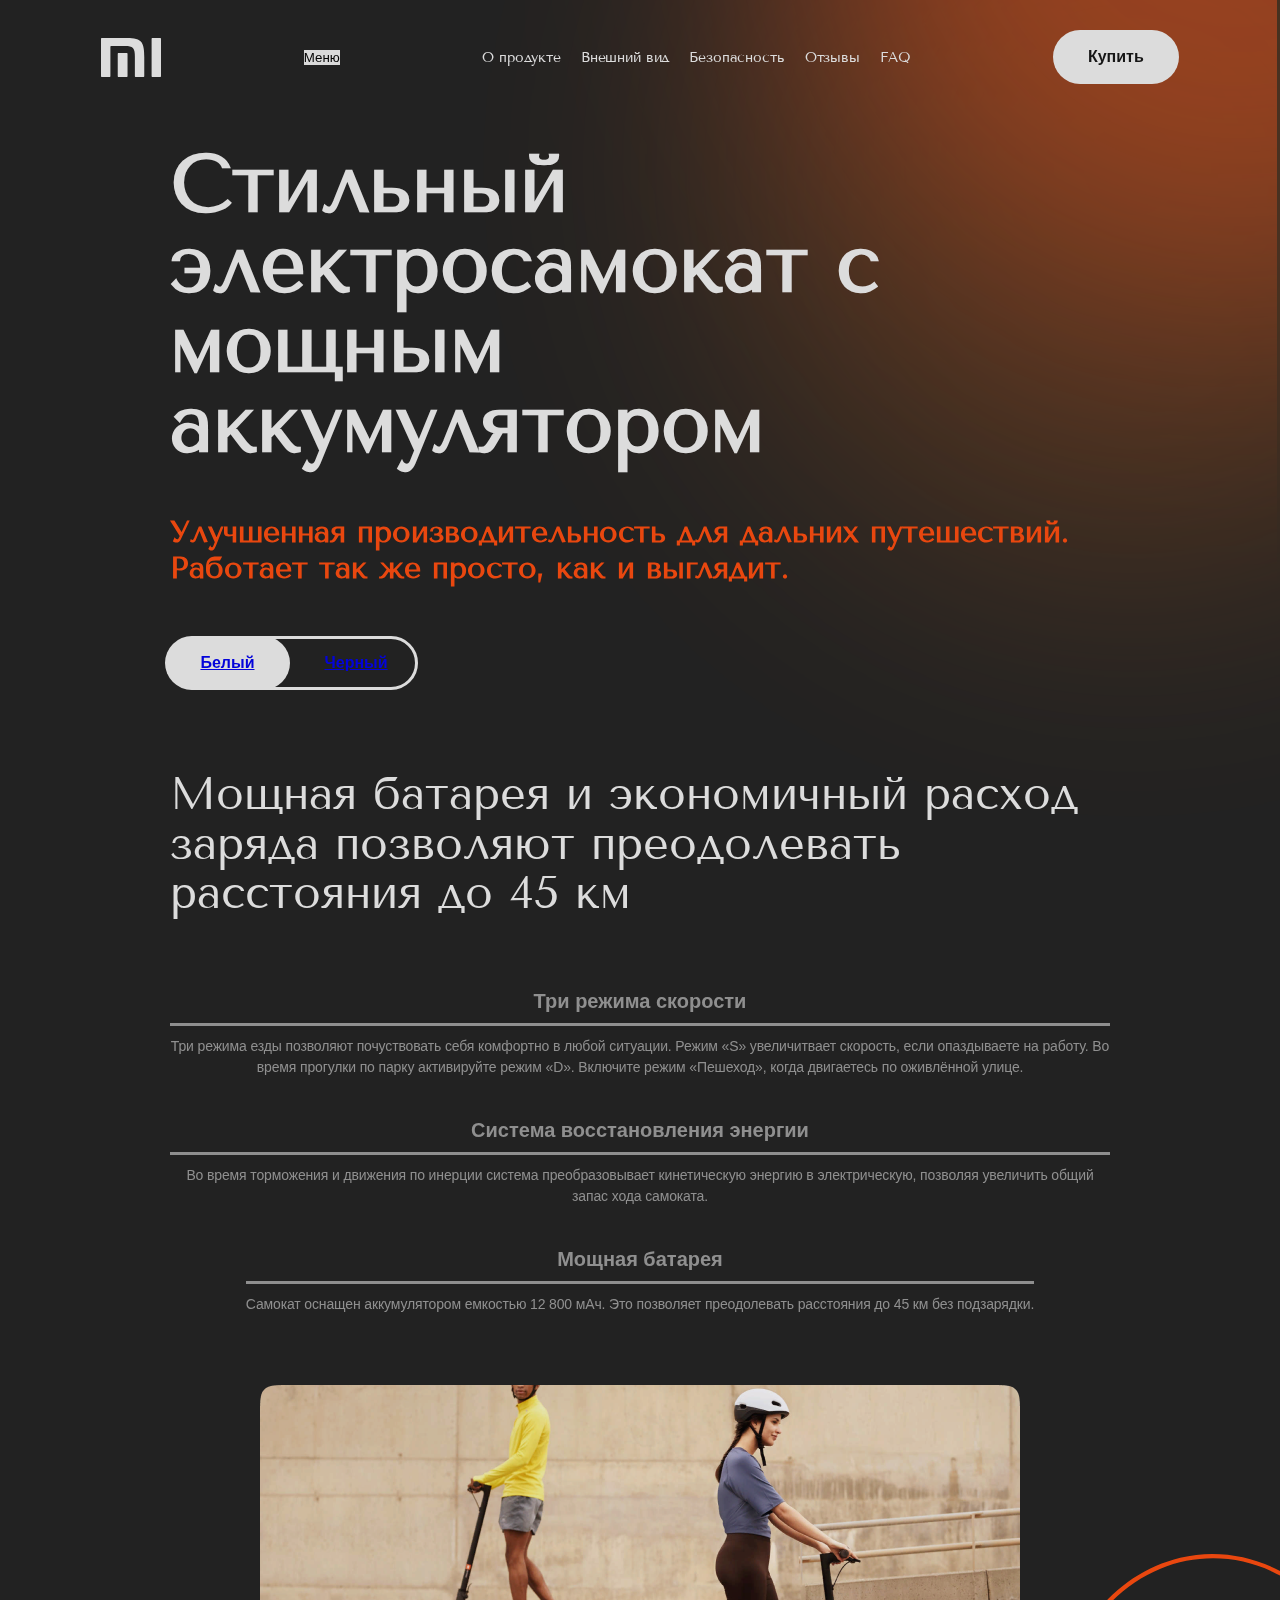
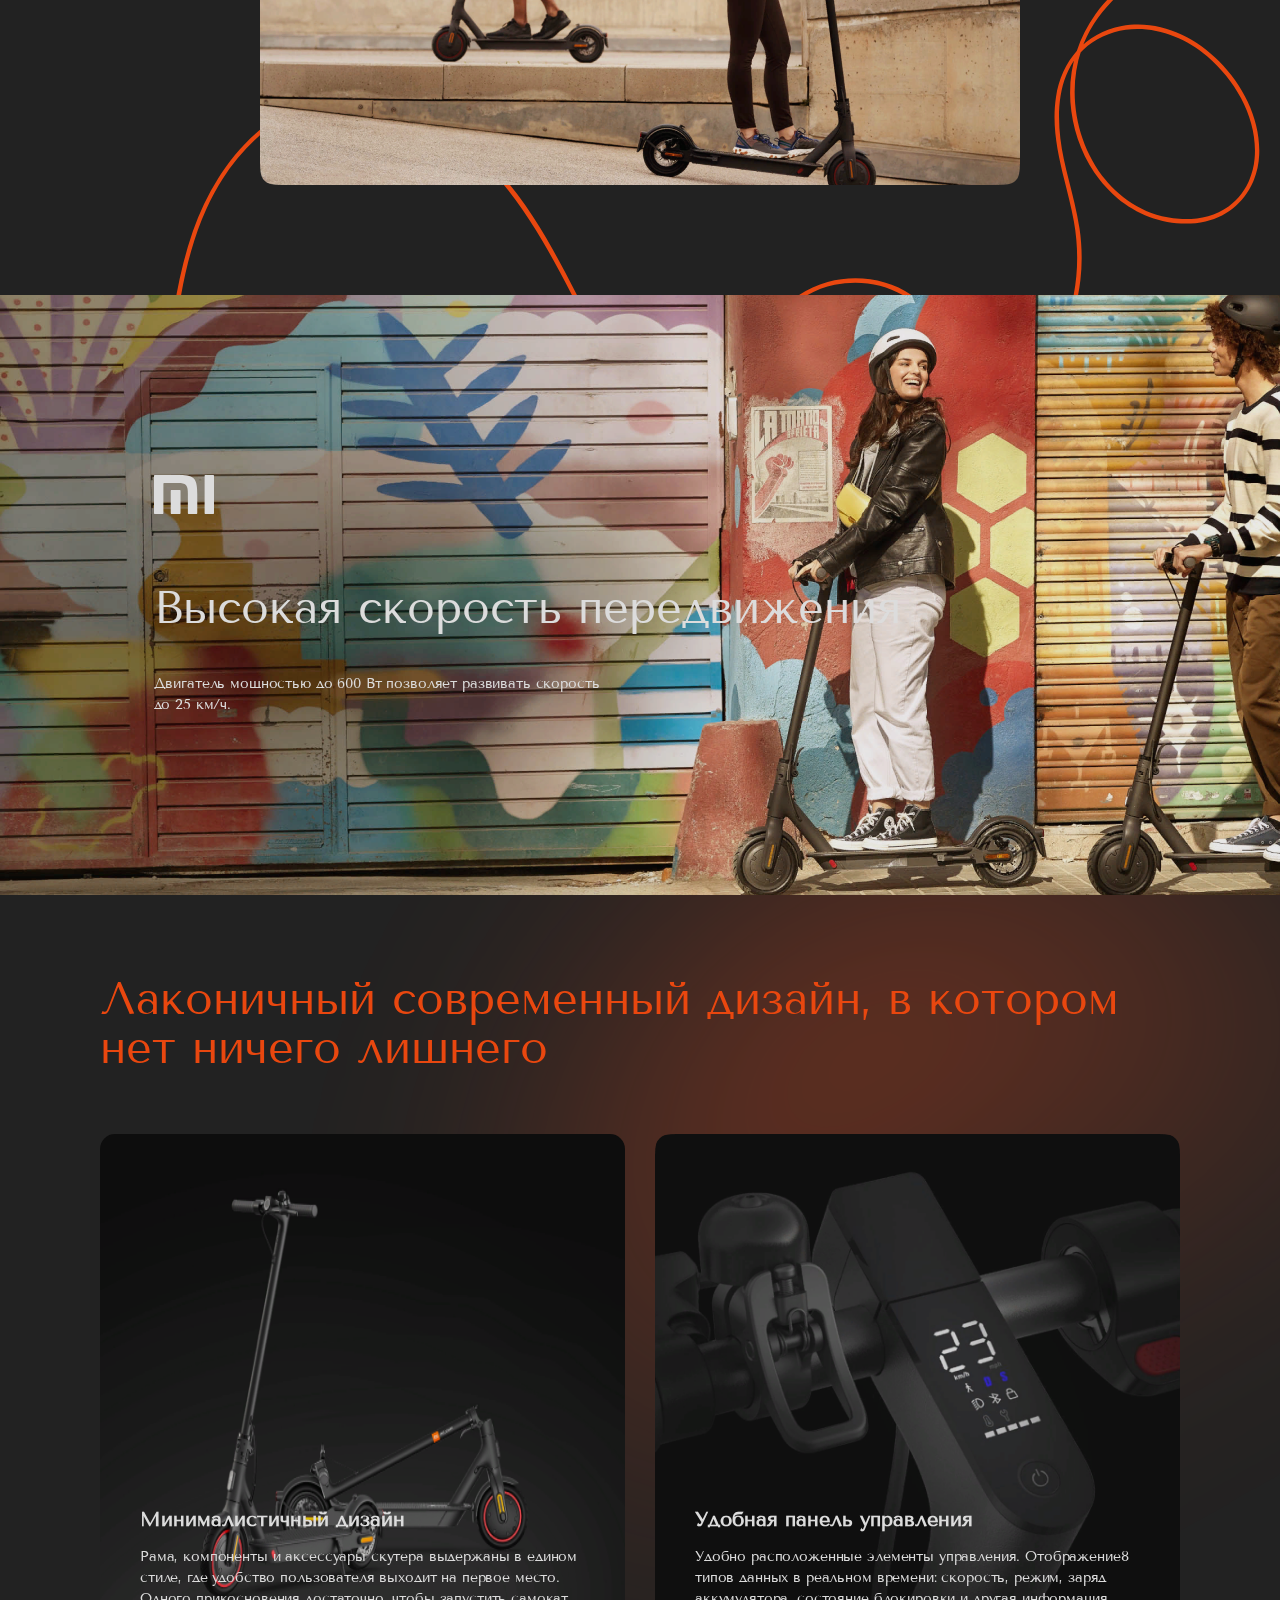
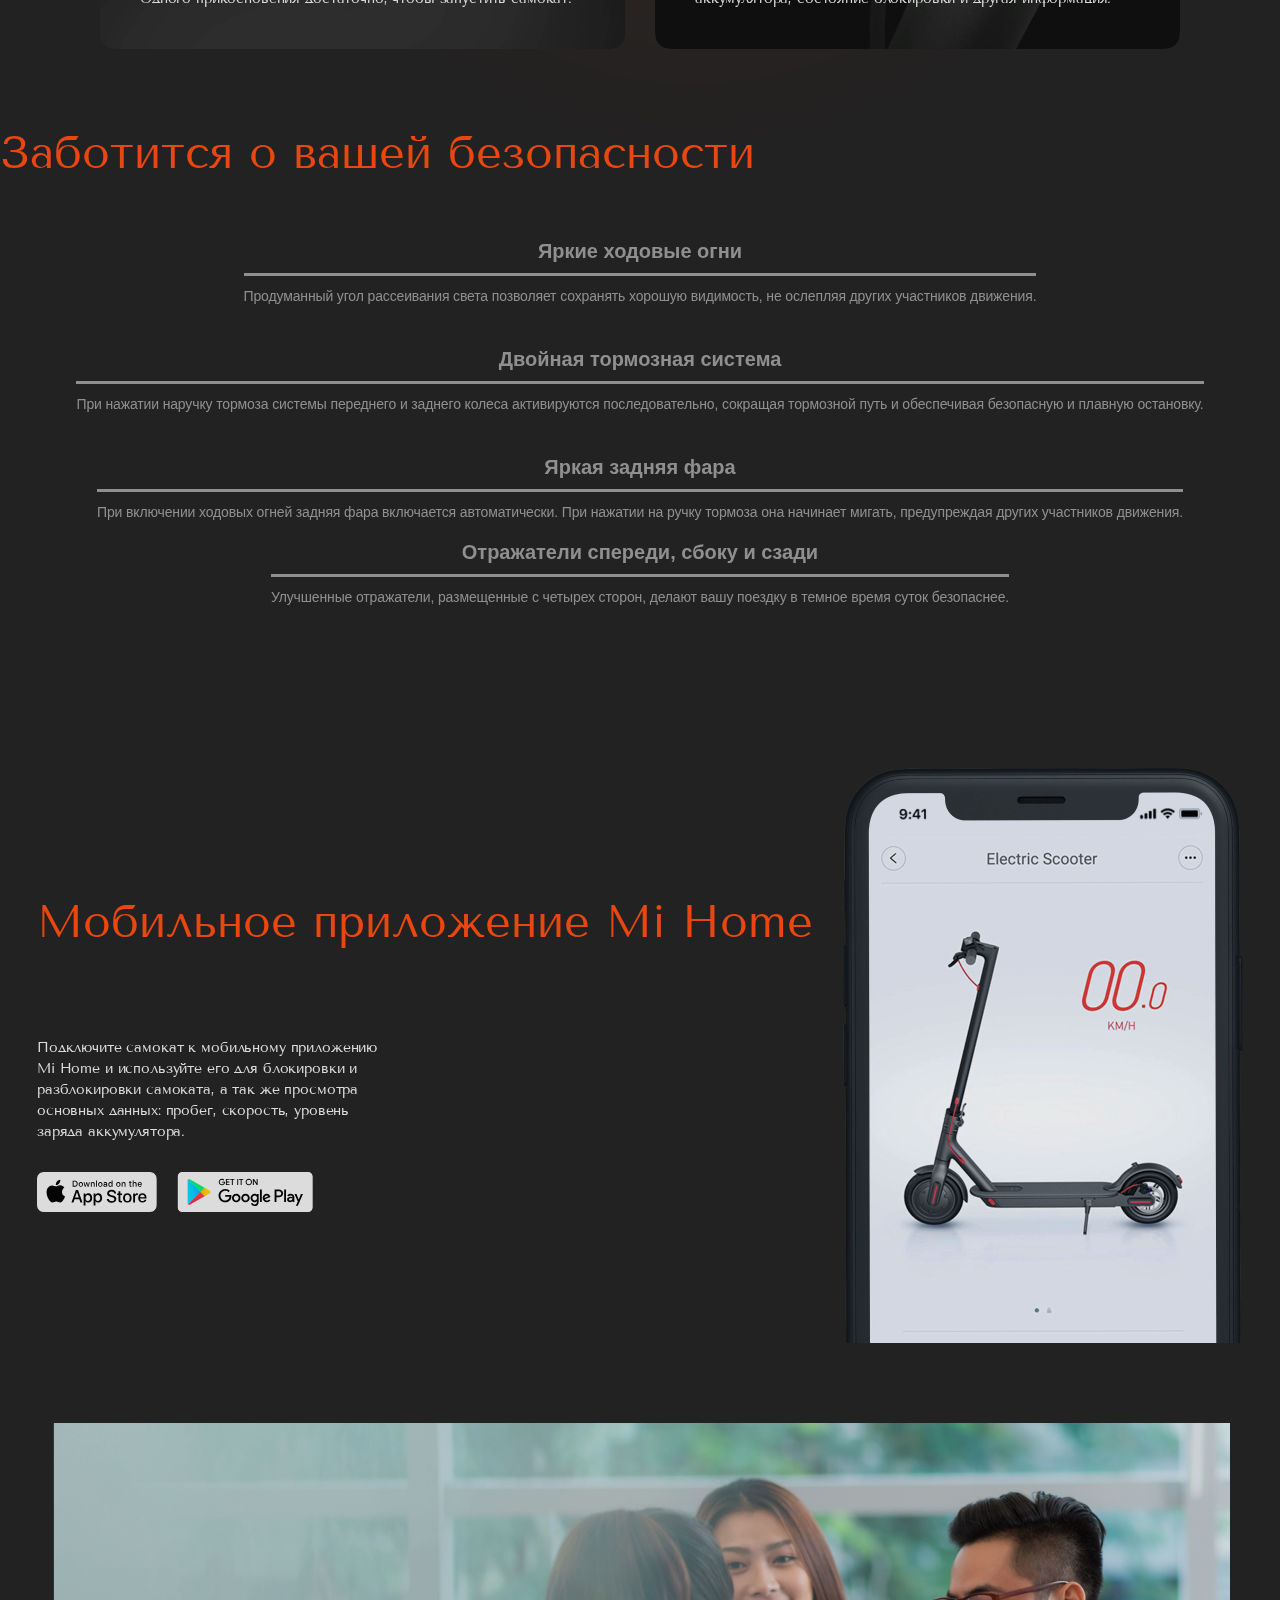
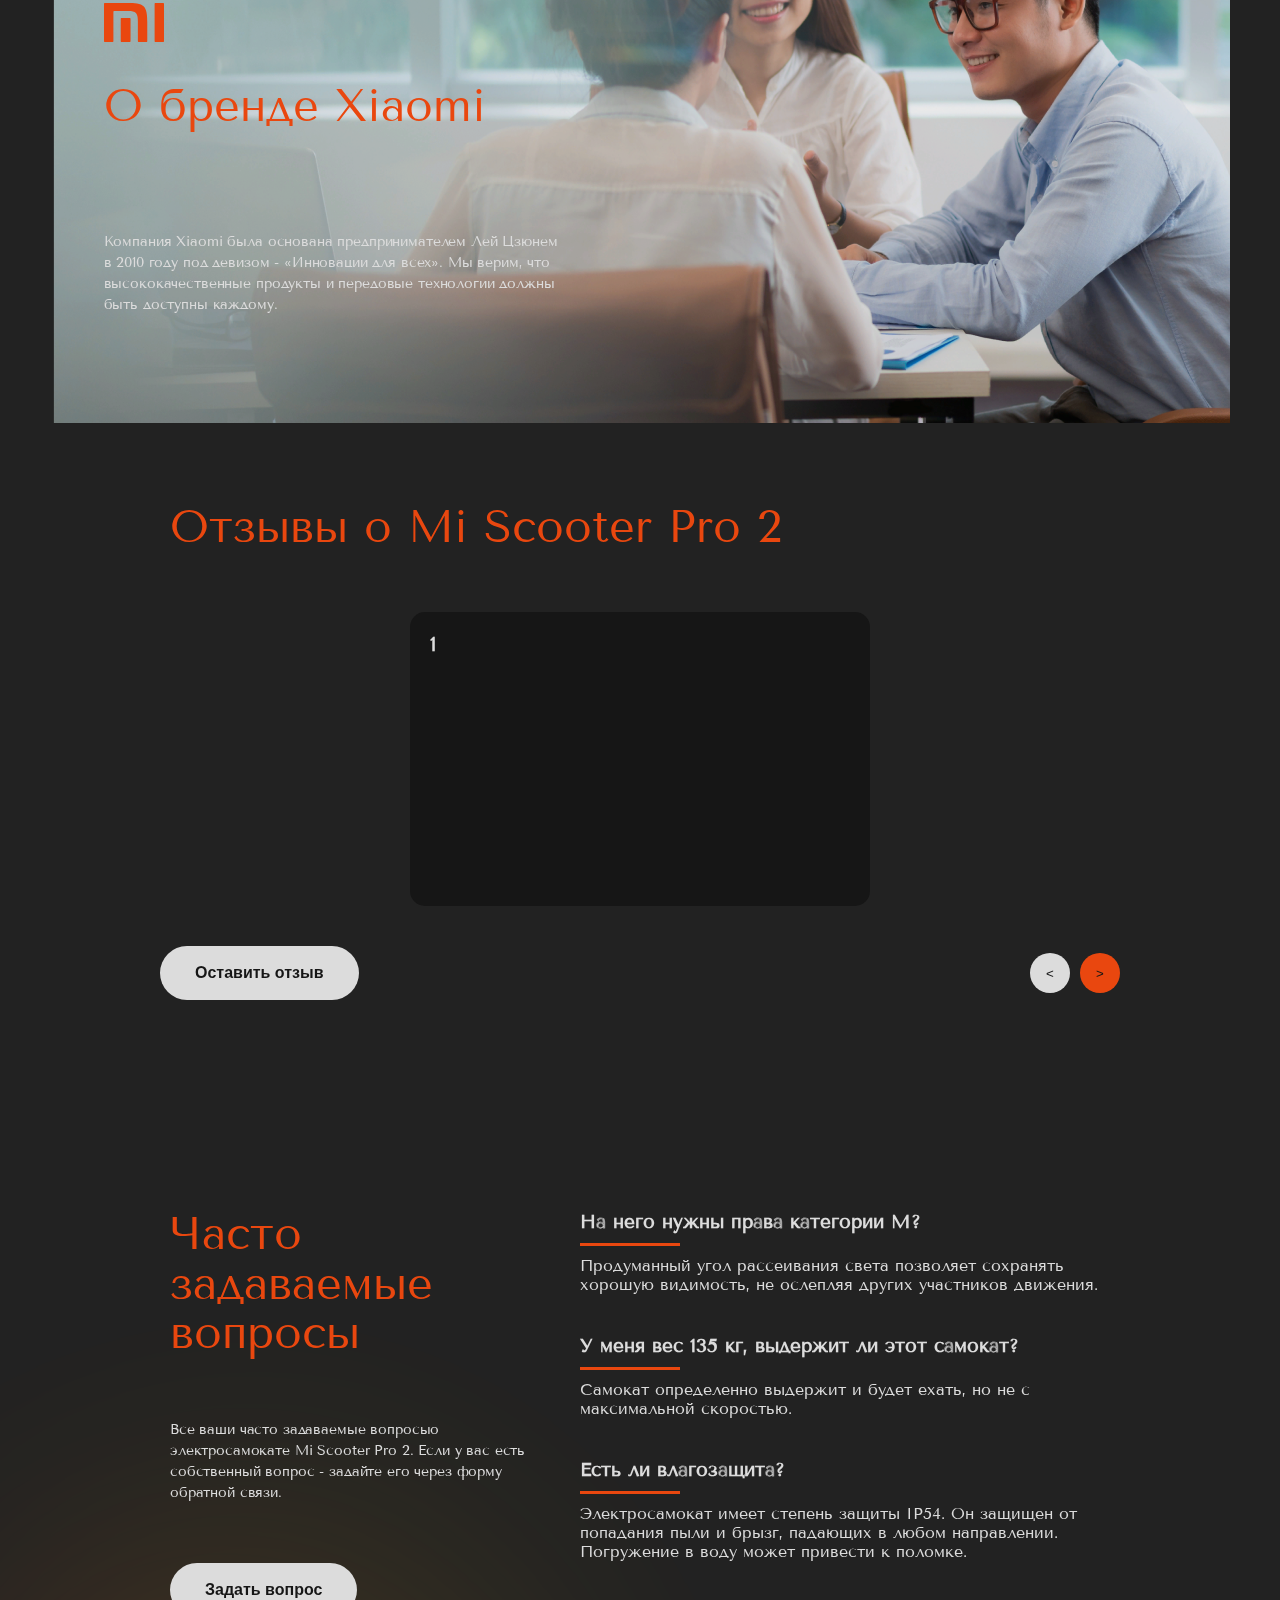
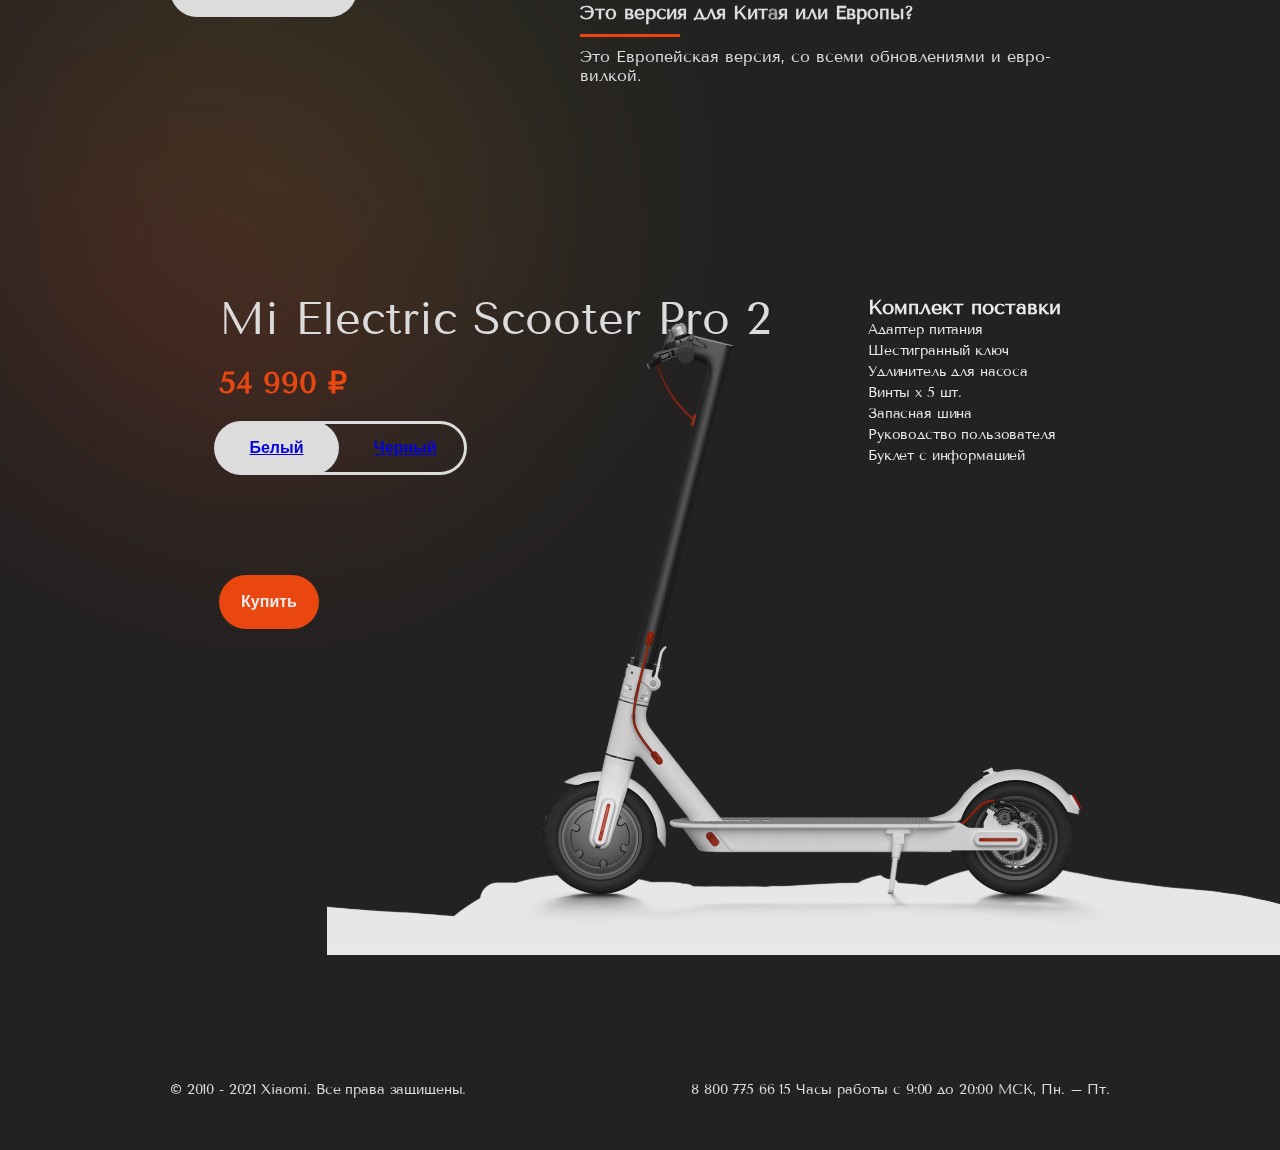
==== commit 19ee0534: "Update index.html" ====
--- a/index.html
+++ b/index.html
@@ -21,7 +21,7 @@
     <header>
       <div class="header__block-flex">
         <img src="index-img/Group 13.svg" alt="" class="logo" />
-        <button class="header__btn menu-btn">Меню</button>
+        <button class="menu-btn">Меню</button>
         <div class="header__menu">
           <div class="header__menu-flex">
             <a href="" class="header__menu-link">О продукте</a>
@@ -33,7 +33,6 @@
         </div>
 
         <button class="header__btn">Купить</button>
-        
       </div>
       <div class="background-elips"></div>
       <div class="background-elips-two"></div>
@@ -49,8 +48,12 @@
           просто, как и выглядит.
         </p>
         <div class="welcome__butons">
-          <button class="welcome__btn active-btn">Белый</button>
-          <button class="welcome__btn">Черный</button>
+          <button class="welcome__btn active-btn">
+            <a href="index.html" class="indexHtml">Белый</a>
+          </button>
+          <button class="welcome__btn">
+            <a href="white.html" class="whiteHtml">Черный</a>
+          </button>
         </div>
       </div>
     </section>
@@ -392,8 +395,12 @@
           <span class="cent">54 990 ₽</span>
 
           <div class="welcome__butons">
-            <button class="welcome__btn active-btn">Белый</button>
-            <button class="welcome__btn">Черный</button>
+            <button class="welcome__btn active-btn">
+              <a href="index.html" class="indexHtml">Белый</a>
+            </button>
+            <button class="welcome__btn">
+              <a href="white.html" class="whiteHtml">Черный</a>
+            </button>
           </div>
 
           <button class="btn__pay">Купить</button>
